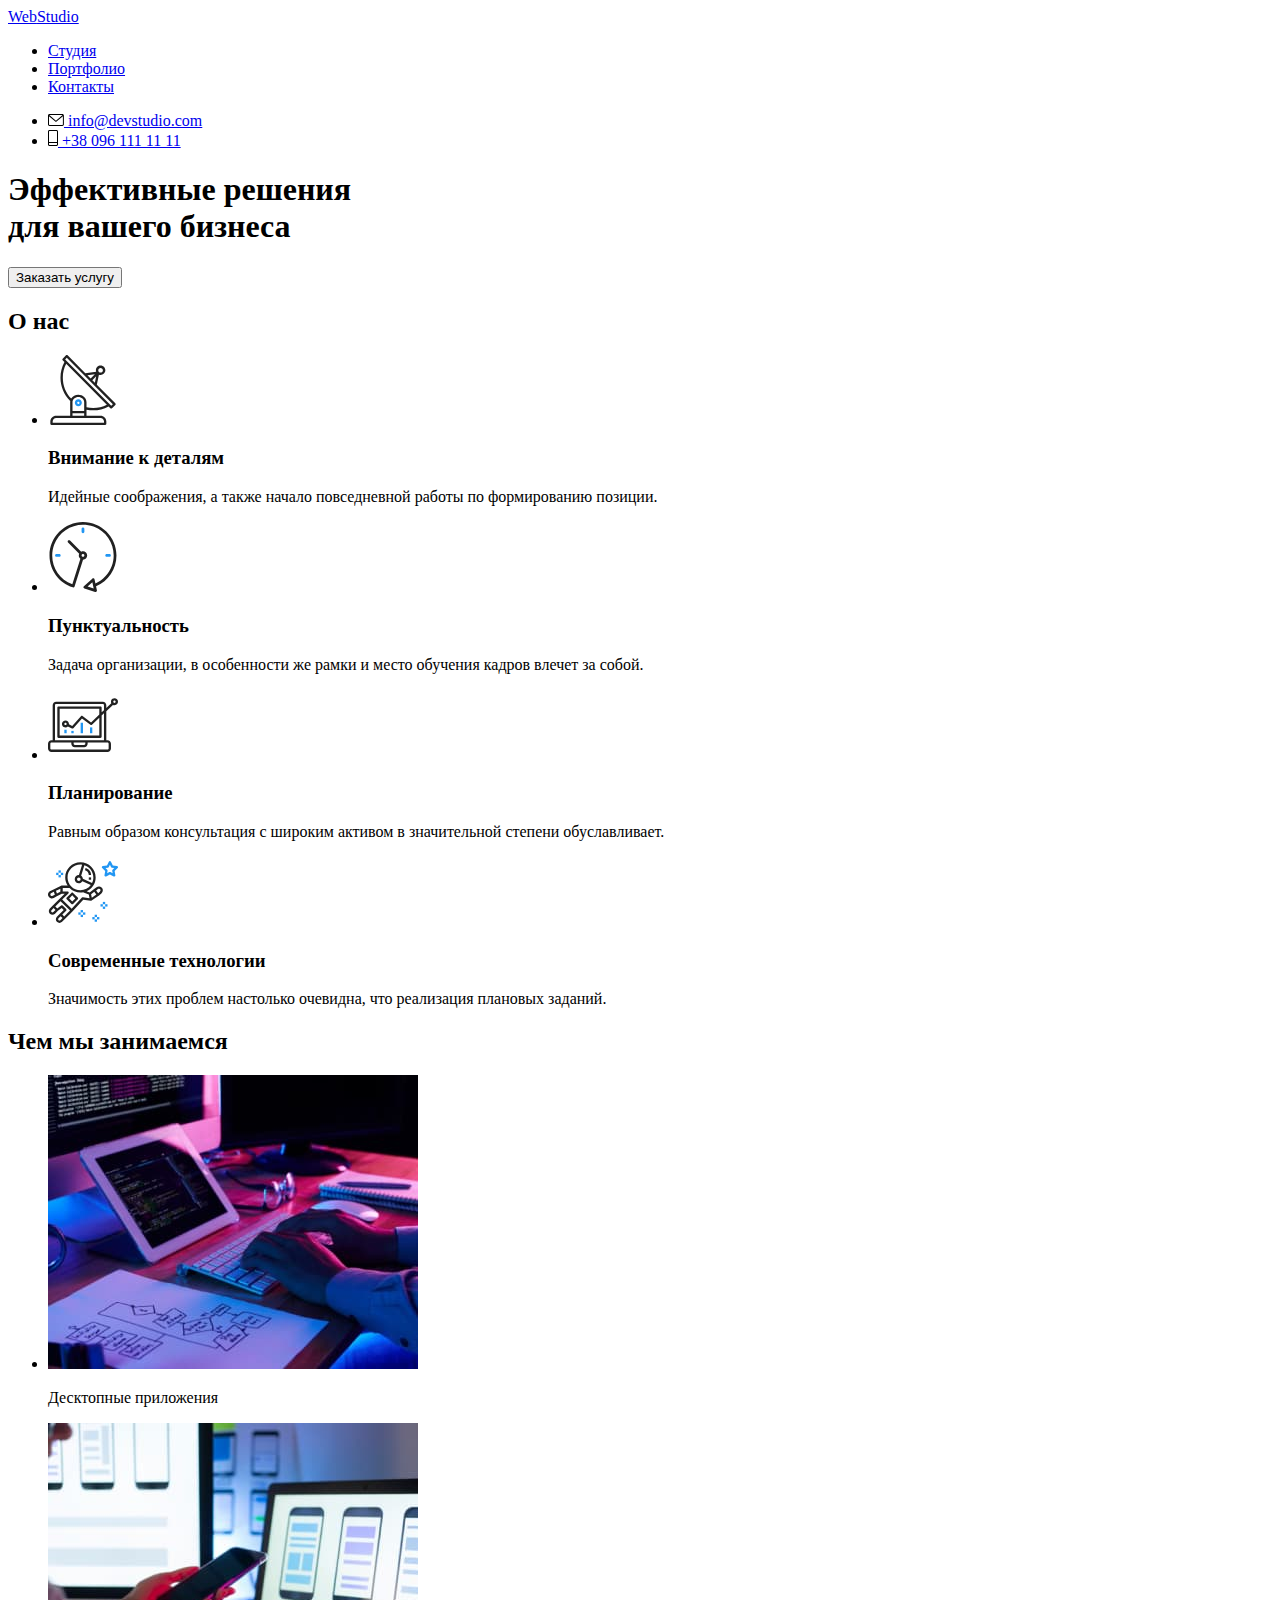
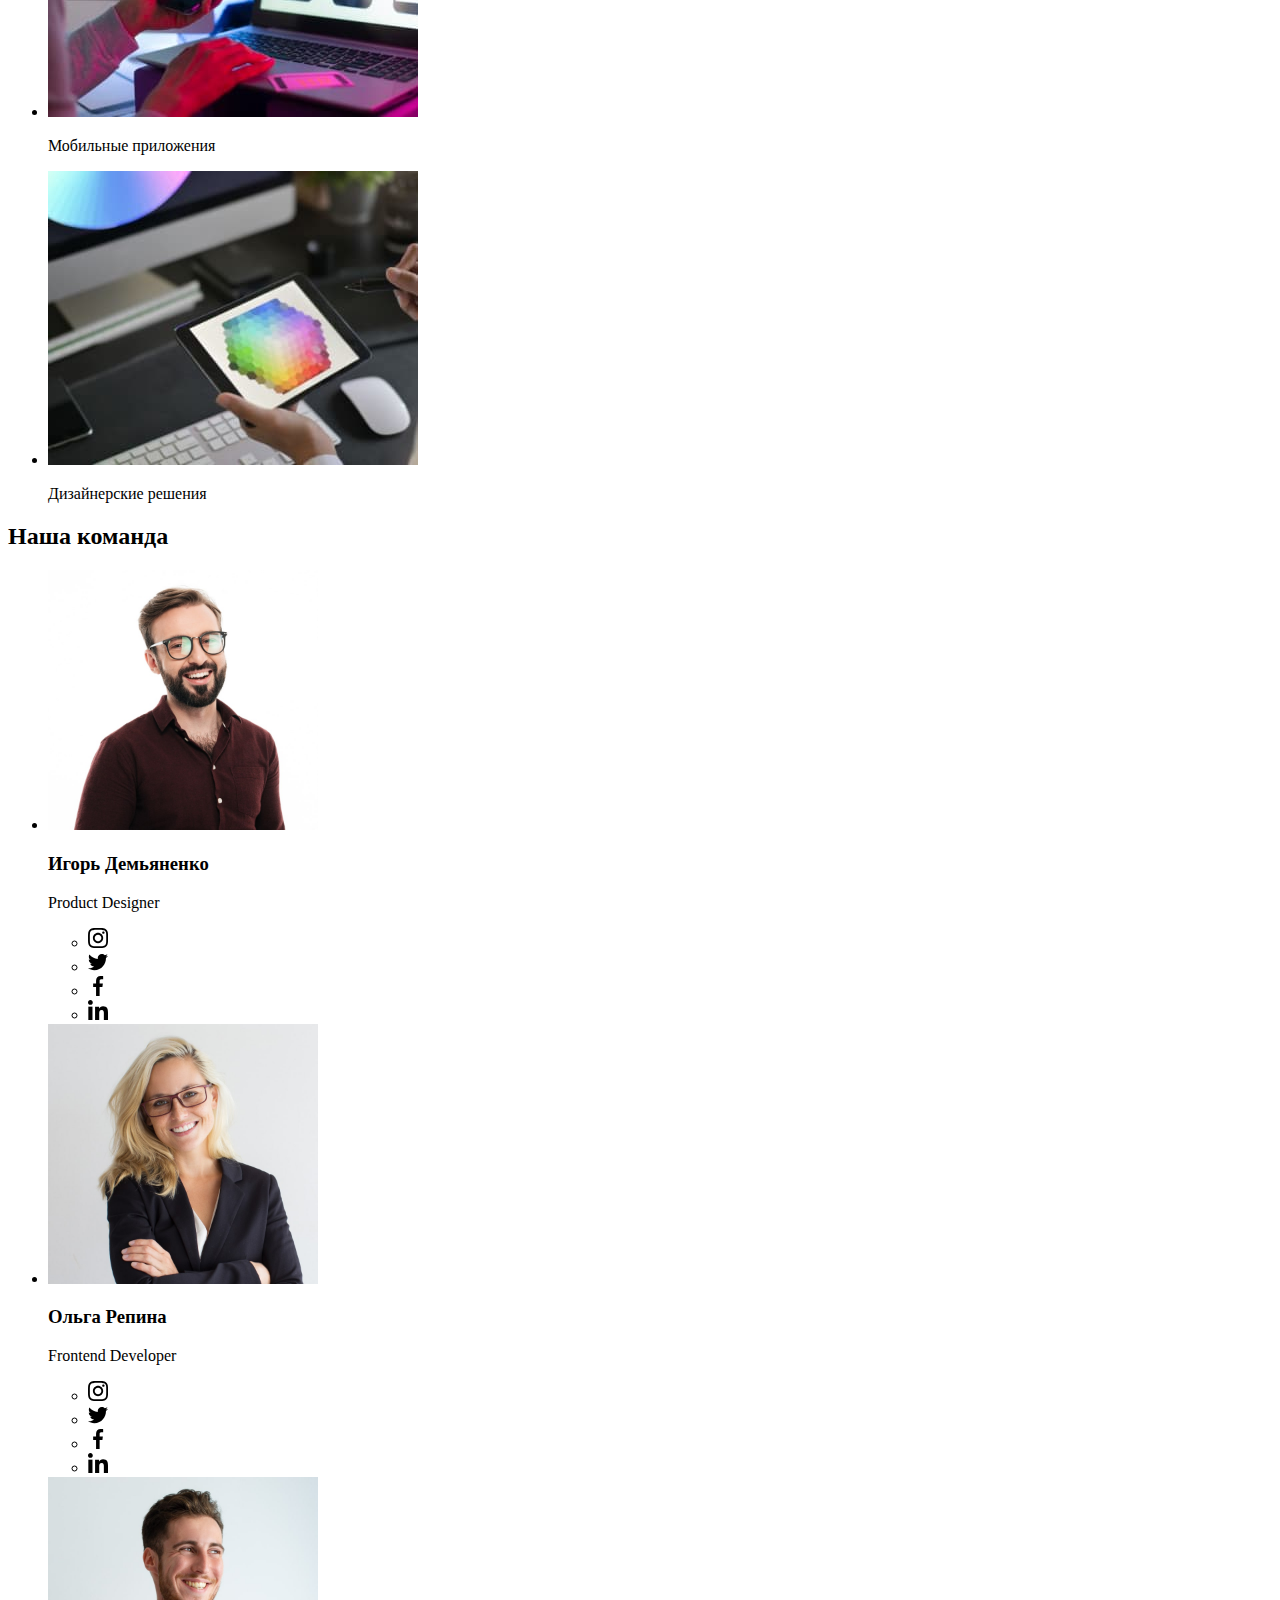
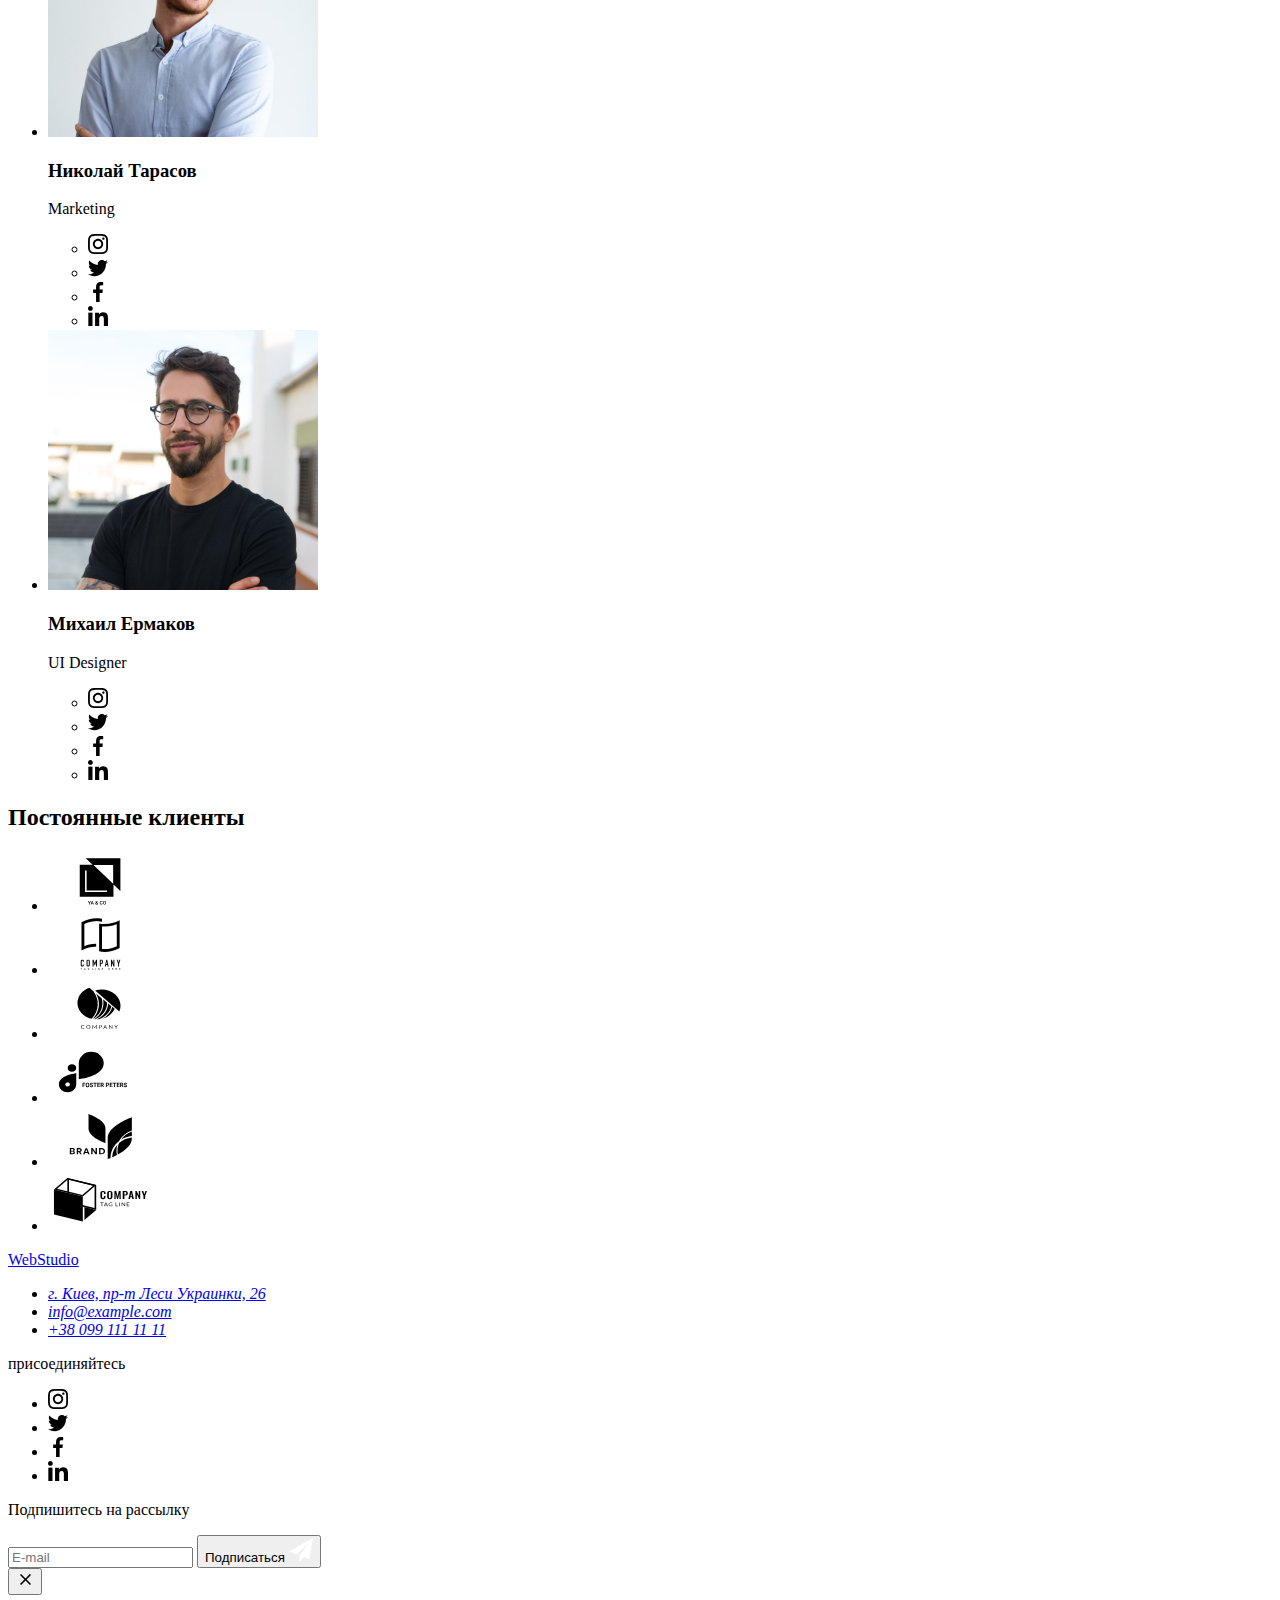
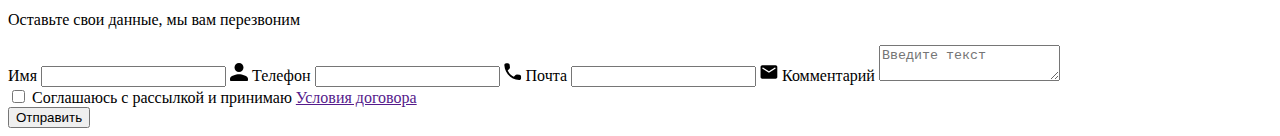
==== index.html @ ef8463d5 "creating new" ====
<!DOCTYPE html>
<html lang="ru">
<head>
    <meta charset="UTF-8">
    <meta http-equiv="X-UA-Compatible" content="IE=edge">
    <meta name="viewport" content="width=device-width, initial-scale=1.0">
    <title>WebStudio</title>
    <link rel="preconnect" href="https://fonts.googleapis.com">
    <link rel="preconnect" href="https://fonts.gstatic.com" crossorigin>
    <link href="https://fonts.googleapis.com/css2?family=Raleway:wght@700&family=Roboto:wght@400;500;700;900&display=swap"
        rel="stylesheet">
    <link rel="stylesheet" href="https://cdnjs.cloudflare.com/ajax/libs/modern-normalize/1.1.0/modern-normalize.min.css"
        integrity="sha512-wpPYUAdjBVSE4KJnH1VR1HeZfpl1ub8YT/NKx4PuQ5NmX2tKuGu6U/JRp5y+Y8XG2tV+wKQpNHVUX03MfMFn9Q=="
        crossorigin="anonymous" referrerpolicy="no-referrer" />
    <link rel="stylesheet" href="./css/main.min.css">
</head>

<body>
    <header class="header">
        <div class="container header-container">
            <nav class="navigation">
                <a class="logo link" href="./index.html"><span class="logo-primary">Web</span>Studio</a>
                <ul class="nav-list list">
                    <li class="nav-list-item">
                        <a class="nav-list-link link current" href="#studio">Студия</a>
                    </li>
                    <li class="nav-list-item">
                        <a class="nav-list-link link" href="./portfolio.html">Портфолио</a>
                    </li>
                    <li class="nav-list-item">
                        <a class="nav-list-link link" href="#contacts">Контакты</a>
                    </li>
                </ul>
            </nav>
            <ul class="header-contact-list list">
                <li class="header-contact-list-item">
                    <a class="header-contact-link link" href="mailto:info@devstudio.com">
                        <svg class="header-contacts-icon" width="16" height="12">
                            <use href="./img/svg/sprite.svg#icon-email"></use>
                        </svg> 
                        info@devstudio.com
                    </a>
                </li>
                <li class="header-contact-list-item">
                    <a class="header-contact-link link" href="tel:+380961111111">
                        <svg class="header-contacts-icon" width="10" height="16">
                            <use href="./img/svg/sprite.svg#icon-telephone"></use>
                        </svg> 
                        +38 096 111 11 11
                    </a>
                </li>
            </ul>
        </div>
    </header>
    <main>

<!-- hero section -->
        <section class="hero" id="studio">
            <div class="container">
                <h1 class="main-title">
                    Эффективные решения
                    <br>для вашего бизнеса
                </h1>
                <button type="button" class="order-button" data-modal-open>Заказать услугу</button>
            </div>
        </section>

<!-- about section -->
        <section class="about">
            <div class="container">
                <h2 class="visually-hidden">О нас</h2>
                <ul class="about-list list">
                    <li class="about-list-item item">
                        <div class="about-thumb">
                            <svg class="about-icon" width="70" height="70">
                                <use href="./img/svg/sprite.svg#icon-antenna"></use>
                            </svg>
                        </div>
                        <h3 class="about-title">Внимание к деталям</h3>
                        <p class="about-text">Идейные соображения, а также начало повседневной работы по формированию позиции.</p>
                    </li>
                    <li class="about-list-item item">
                        <div class="about-thumb">
                            <svg class="about-icon" width="70" height="70">
                                <use href="./img/svg/sprite.svg#icon-clock"></use>
                            </svg>
                        </div>
                        <h3 class="about-title">Пунктуальность</h3>
                        <p class="about-text">Задача организации, в особенности же рамки и место обучения кадров влечет за собой.</p>
                    </li>
                    <li class="about-list-item item">
                        <div class="about-thumb">
                            <svg class="about-icon" width="70" height="70">
                                <use href="./img/svg/sprite.svg#icon-diagram"></use>
                            </svg>
                        </div>
                        <h3 class="about-title">Планирование</h3>
                        <p class="about-text">Равным образом консультация с широким активом в значительной степени обуславливает.</p>
                    </li>
                    <li class="about-list-item item">
                        <div class="about-thumb">
                            <svg class="about-icon" width="70" height="70">
                                <use href="./img/svg/sprite.svg#icon-astronaut"></use>
                            </svg>
                        </div>
                        <h3 class="about-title">Современные технологии</h3>
                        <p class="about-text">Значимость этих проблем настолько очевидна, что реализация плановых заданий.</p>
                    </li>
                </ul>
            </div>
        </section>

<!-- our work section -->
        <section class="work-section">
            <div class="container">
                <h2 class="section-title">Чем мы занимаемся</h2>
                <ul class="work-list list">
                    <li class="work-list-img">
                        <div class="worklist-label">
                            <img width="370" height="294" src="./img/box-1.jpg" alt="создаем коды">
                            <p class="worklist-overlay">Десктопные приложения</p>
                        </div>
                    </li>
                    <li class="work-list-img">
                        <div class="worklist-label">
                            <img width="370" height="294" src="./img/box-2.jpg" alt="делаем приложения">
                            <p class="worklist-overlay">Мобильные приложения</p>
                        </div>
                    </li>
                    <li class="work-list-img">
                        <div class="worklist-label">
                            <img width="370" height="294" src="./img/box-3.jpg" alt="выбираем дизайн">
                            <p class="worklist-overlay">Дизайнерские решения</p>
                        </div>
                    </li>
                </ul>
            </div>
        </section>

<!-- our team section -->
        <section class="team">
            <div class="container">
                <h2 class="section-title">Наша команда</h2>
                <ul class="team-list list">
                    <li class="team-list-item card">
                        <img class="team-list-photo" width="270" height="260" src="./img/photo-igor.jpg" alt="Игорь Демьяненко">
                        <div class="team-text">
                            <h3 class="team-list-name">Игорь Демьяненко</h3>
                            <p class="team-list-position" lang="en">Product Designer</p>
                            <ul class="social-list list">
                                <li class="social-item">
                                    <a class="social-link" href="">
                                        <svg class="social-link-icon" width="20" height="20">
                                            <use href="./img/svg/sprite.svg#icon-instagram"></use>
                                        </svg>
                                    </a>
                                </li>
                                <li class="social-item">
                                    <a class="social-link" href="">
                                        <svg class="social-link-icon" width="20" height="20">
                                            <use href="./img/svg/sprite.svg#icon-twitter"></use>
                                        </svg>
                                    </a>
                                </li>
                                <li class="social-item">
                                    <a class="social-link" href="">
                                        <svg class="social-link-icon" width="20" height="20">
                                            <use href="./img/svg/sprite.svg#icon-facebook"></use>
                                        </svg>
                                    </a>
                                </li>
                                <li class="social-item">
                                    <a class="social-link" href="">
                                        <svg class="social-link-icon" width="20" height="20">
                                            <use href="./img/svg/sprite.svg#icon-linkedin"></use>
                                        </svg>
                                    </a>
                                </li>
                            </ul>
                        </div>
                    </li>
                    <li class="team-list-item card">
                        <img class="team-list-photo" width="270" height="260" src="./img/photo-olga.jpg" alt="Ольга Репина">
                        <div class="team-text">
                            <h3 class="team-list-name">Ольга Репина</h3>
                            <p class="team-list-position" lang="en">Frontend Developer</p>
                            <ul class="social-list list">
                                <li class="social-item">
                                    <a class="social-link" href="">
                                        <svg class="social-link-icon" width="20" height="20">
                                            <use href="./img/svg/sprite.svg#icon-instagram"></use>
                                        </svg>
                                    </a>
                                </li>
                                <li class="social-item">
                                    <a class="social-link" href="">
                                        <svg class="social-link-icon" width="20" height="20">
                                            <use href="./img/svg/sprite.svg#icon-twitter"></use>
                                        </svg>
                                    </a>
                                </li>
                                <li class="social-item">
                                    <a class="social-link" href="">
                                        <svg class="social-link-icon" width="20" height="20">
                                            <use href="./img/svg/sprite.svg#icon-facebook"></use>
                                        </svg>
                                    </a>
                                </li>
                                <li class="social-item">
                                    <a class="social-link" href="">
                                        <svg class="social-link-icon" width="20" height="20">
                                            <use href="./img/svg/sprite.svg#icon-linkedin"></use>
                                        </svg>
                                    </a>
                                </li>
                            </ul>
                        </div>
                    </li>
                    <li class="team-list-item card">
                        <img class="team-list-photo" width="270" height="260" src="./img/photo-nikolay.jpg" alt="Николай Тарасов">
                        <div class="team-text">
                            <h3 class="team-list-name">Николай Тарасов</h3>
                            <p class="team-list-position" lang="en">Marketing</p>
                            <ul class="social-list list">
                                <li class="social-item">
                                    <a class="social-link" href="">
                                        <svg class="social-link-icon" width="20" height="20">
                                            <use href="./img/svg/sprite.svg#icon-instagram"></use>
                                        </svg>
                                    </a>
                                </li>
                                <li class="social-item">
                                    <a class="social-link" href="">
                                        <svg class="social-link-icon" width="20" height="20">
                                            <use href="./img/svg/sprite.svg#icon-twitter"></use>
                                        </svg>
                                    </a>
                                </li>
                                <li class="social-item">
                                    <a class="social-link" href="">
                                        <svg class="social-link-icon" width="20" height="20">
                                            <use href="./img/svg/sprite.svg#icon-facebook"></use>
                                        </svg>
                                    </a>
                                </li>
                                <li class="social-item">
                                    <a class="social-link" href="">
                                        <svg class="social-link-icon" width="20" height="20">
                                            <use href="./img/svg/sprite.svg#icon-linkedin"></use>
                                        </svg>
                                    </a>
                                </li>
                            </ul>
                        </div>
                    </li>
                    <li class="team-list-item card">
                        <img class="team-list-photo" width="270" height="260" src="./img/photo-mikhail.jpg" alt="Михаил Ермаков">
                        <div class="team-text">
                            <h3 class="team-list-name">Михаил Ермаков</h3>
                            <p class="team-list-position" lang="en">UI Designer</p>
                            <ul class="social-list list">
                                <li class="social-item">
                                    <a class="social-link" href="">
                                        <svg class="social-link-icon" width="20" height="20">
                                            <use href="./img/svg/sprite.svg#icon-instagram"></use>
                                        </svg>
                                    </a>
                                </li>
                                <li class="social-item">
                                    <a class="social-link" href="">
                                        <svg class="social-link-icon" width="20" height="20">
                                            <use href="./img/svg/sprite.svg#icon-twitter"></use>
                                        </svg>
                                    </a>
                                </li>
                                <li class="social-item">
                                    <a class="social-link" href="">
                                        <svg class="social-link-icon" width="20" height="20">
                                            <use href="./img/svg/sprite.svg#icon-facebook"></use>
                                        </svg>
                                    </a>
                                </li>
                                <li class="social-item">
                                    <a class="social-link" href="">
                                        <svg class="social-link-icon" width="20" height="20">
                                            <use href="./img/svg/sprite.svg#icon-linkedin"></use>
                                        </svg>
                                    </a>
                                </li>
                            </ul>
                        </div>
                    </li>
                </ul>
            </div>
        </section>

<!-- our clients section -->
        <section class="clients">
            <div class="container">
                <h2 class="section-title">Постоянные клиенты</h2>
                <ul class="clients-list">
                    <li class="clients-item">
                        <a href="" class="clients-link">
                            <svg class="clients-link-icon" width="106" height="60">
                                <use href="./img/svg/sprite.svg#icon-client1"></use>
                            </svg>
                        </a>
                    </li>
                    <li class="clients-item">
                        <a href="" class="clients-link">
                            <svg class="clients-link-icon" width="106" height="60">
                                <use href="./img/svg/sprite.svg#icon-client2"></use>
                            </svg>
                        </a>
                    </li>
                    <li class="clients-item">
                        <a href="" class="clients-link">
                            <svg class="clients-link-icon" width="106" height="60">
                                <use href="./img/svg/sprite.svg#icon-client3"></use>
                            </svg>
                        </a>
                    </li>
                    <li class="clients-item">
                        <a href="" class="clients-link">
                            <svg class="clients-link-icon" width="106" height="60">
                                <use href="./img/svg/sprite.svg#icon-client4"></use>
                            </svg>
                        </a>
                    </li>
                    <li class="clients-item">
                        <a href="" class="clients-link">
                            <svg class="clients-link-icon" width="106" height="60">
                                <use href="./img/svg/sprite.svg#icon-client5"></use>
                            </svg>
                        </a>
                    </li>
                    <li class="clients-item">
                        <a href="" class="clients-link">
                            <svg class="clients-link-icon" width="106" height="60">
                                <use href="./img/svg/sprite.svg#icon-client6"></use>
                            </svg>
                        </a>
                    </li>
                </ul>
            </div>
        </section>
    </main>

    <!-- Footer -->
    <footer class="footer">
        <div class="container footer-container">
            <div class="footer-address">
                <a class="footer-logo link" href="./index.html"><span class="logo-primary">Web</span>Studio</a>
                <address id="contacts">
                    <ul class="footer-contact-list list">
                        <li class="footer-contacts-item">
                            <a class="footer-contacts-address link" href="https://goo.gl/maps/A6K9z37KiYoTbCrC9" target="_blank"
                                rel="noopener noreferrer">г. Киев, пр-т Леси Украинки, 26</a>
                        </li>
                        <li class="footer-contacts-item">
                            <a class="footer-contacts-link link" href="mailto:info@example.com">info@example.com</a>
                        </li>
                        <li class="footer-contacts-item">
                            <a class="footer-contacts-link link" href="tel:+380991111111">+38 099 111 11 11</a>
                        </li>
                    </ul>
                </address>
            </div>
            <div class="footer-social">
                <p class="footer-social-text">присоединяйтесь</p>
                <ul class="footer-social-list list">
                    <li class="footer-social-item">
                        <a class="footer-social-link" href="">
                            <svg class="footer-social-link-icon" width="20" height="20">
                                <use href="./img/svg/sprite.svg#icon-instagram"></use>
                            </svg>
                        </a>
                    </li>
                    <li class="footer-social-item">
                        <a class="footer-social-link" href="">
                            <svg class="footer-social-link-icon" width="20" height="20">
                                <use href="./img/svg/sprite.svg#icon-twitter"></use>
                            </svg>
                        </a>
                    </li>
                    <li class="footer-social-item">
                        <a class="footer-social-link" href="">
                            <svg class="footer-social-link-icon" width="20" height="20">
                                <use href="./img/svg/sprite.svg#icon-facebook"></use>
                            </svg>
                        </a>
                    </li>
                    <li class="footer-social-item">
                        <a class="footer-social-link" href="">
                            <svg class="footer-social-link-icon" width="20" height="20">
                                <use href="./img/svg/sprite.svg#icon-linkedin"></use>
                            </svg>
                        </a>
                    </li>
                </ul>
            </div>
            <div class="footer-subscribe-thumb">
                <p class="footer-social-text">Подпишитесь на рассылку</p>
                <form class="footer-subscribe-form">
                    <label class="footer-subsribe-label">
                        <input type="email" name="subscribe-email" class="footer-subscribe-mail" placeholder="E-mail">
                    </label>
                    <button type="submit" class="footer-subscribe-button">Подписаться
                        <svg class="button-icon" width="24" height="24">
                            <use href="./img/svg/icons.svg#icon-send"></use>
                        </svg>
                    </button>
                </form>
            </div>
        </div>
    </footer>

    <!-- modal window script -->
    <div class="backdrop is-hidden" data-modal>
        <div class="modal-window">
            <button type="button" class="modal-close-button" data-modal-close>
                <svg class="modal-close-icon" width="18" height="18">
                    <use href="./img/svg/icons.svg#close-icon"></use>
                </svg>
            </button>
            <p class="contact-form-title">Оставьте свои данные, мы вам перезвоним</p>
            <form class="contact-form">
                <label class="contact-form-label">
                    Имя
                    <span class="contact-form-field-wrapper">
                        <input type="text" name="user-name" class="contact-form-input" minlength="2" required>
                        <svg class="contact-form-icon" width="18" height="18">
                            <use href="./img/svg/icons.svg#name-icon"></use>
                        </svg>
                    </span>                    
                </label>
                <label class="contact-form-label">
                    Телефон
                    <span class="contact-form-field-wrapper">
                        <input type="tel" name="user-phone" class="contact-form-input" required>
                        <svg class="contact-form-icon" width="18" height="18">
                            <use href="./img/svg/icons.svg#tel-icon"></use>
                        </svg>
                    </span>
                </label>
                <label class="contact-form-label">
                    Почта
                    <span class="contact-form-field-wrapper">
                        <input type="email" name="user-mail" class="contact-form-input" required>
                        <svg class="contact-form-icon" width="18" height="18">
                            <use href="./img/svg/icons.svg#mail-icon"></use>
                        </svg>
                    </span>                    
                </label>
                <label class="contact-form-label">
                    Комментарий
                    <textarea name="user-comment" class="contact-form-message" placeholder="Введите текст"></textarea>
                </label>
                <div class="contact-form-checkbox-wrapper">
                    <input class="policy-checkbox visually-hidden" type="checkbox" name="accept-policy" id="policy-checkbox" required>
                    <label class="policy-label" for="policy-checkbox">Соглашаюсь с рассылкой и принимаю&nbsp;<a class="link-form" href="">Условия договора</a></label>
                </div>
                    <button class="contact-form-button" type="submit">Отправить</button>
            </form>
        </div>
    </div>

    <script src="./js/modal.js"></script>
</body>
</html>
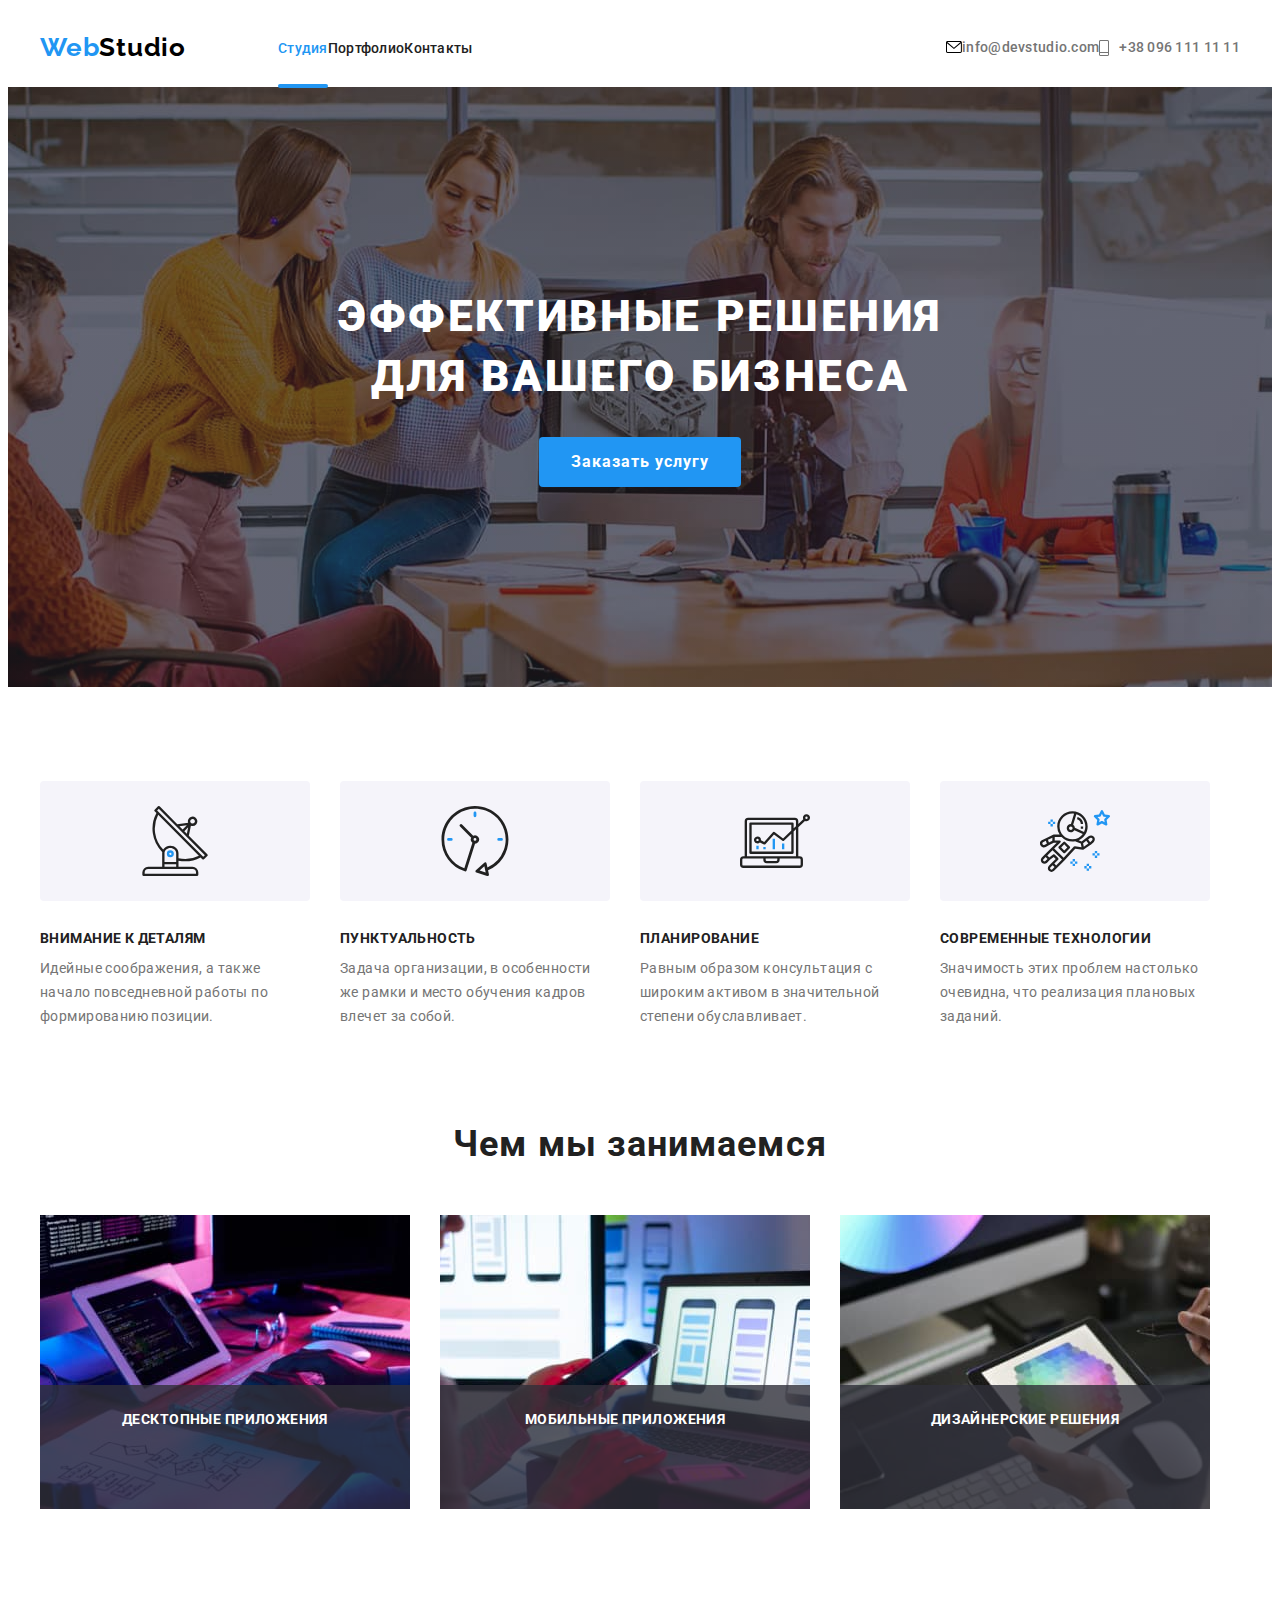
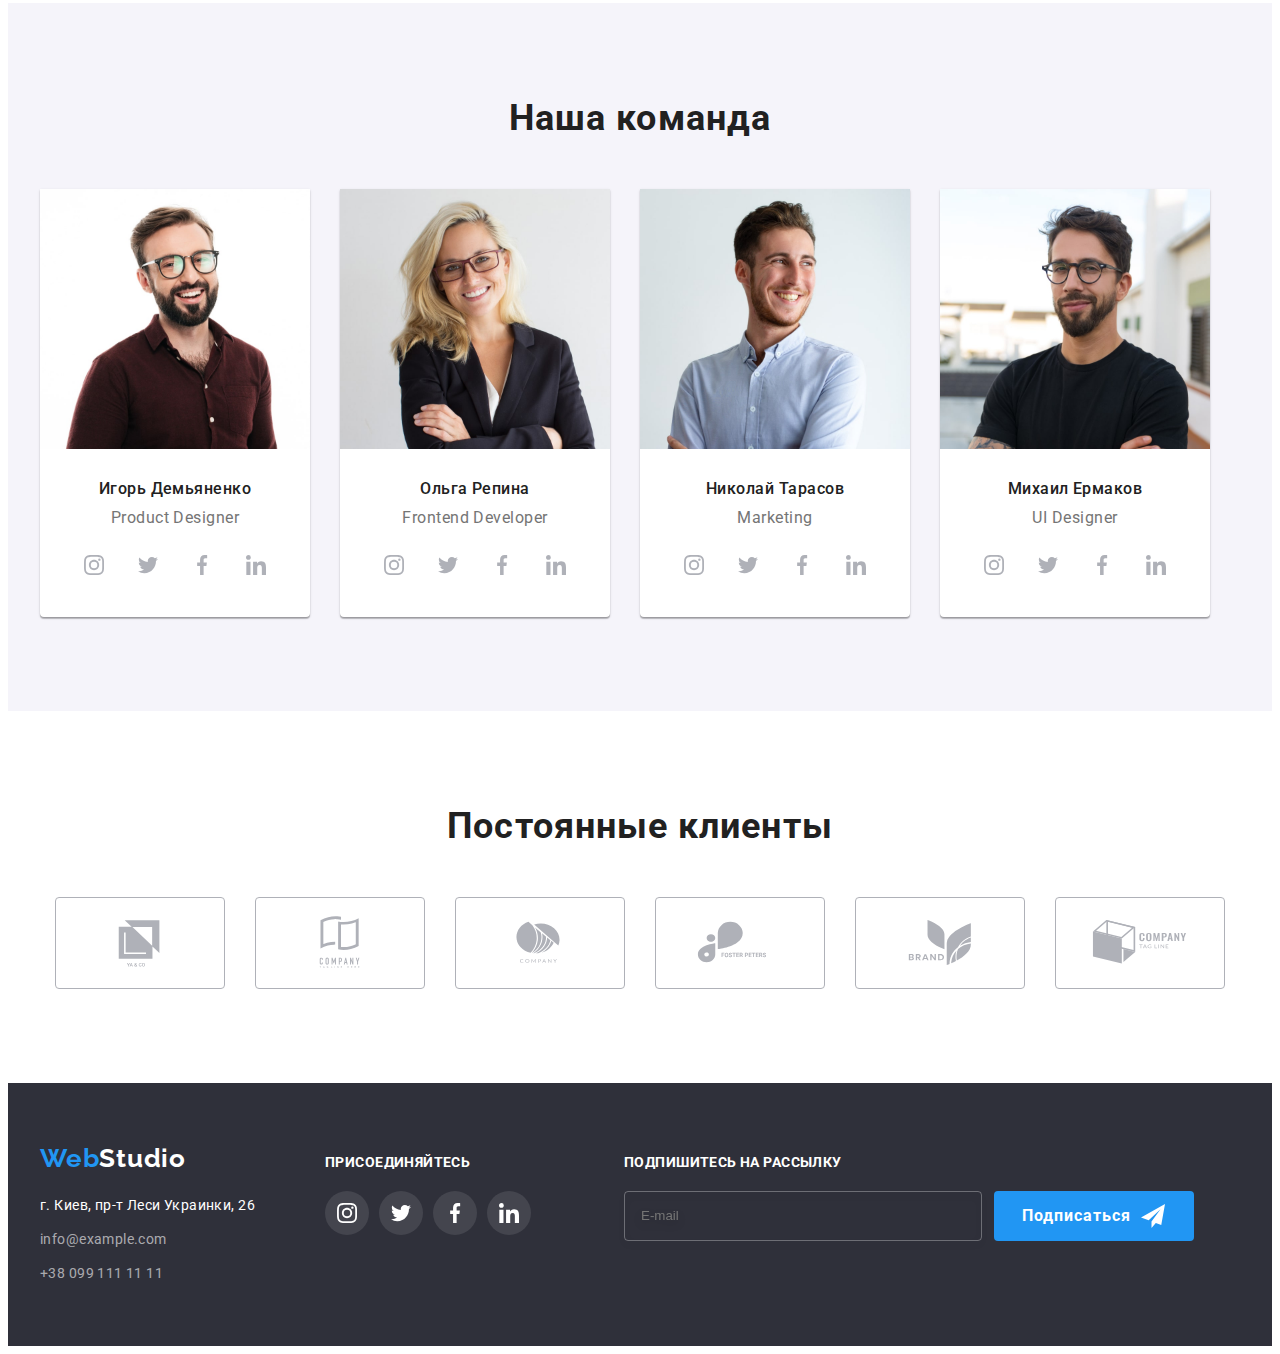
==== commit cd517a8d: "bem for header" ====
--- a/index.html
+++ b/index.html
@@ -21,29 +21,29 @@
             <nav class="navigation">
                 <a class="logo link" href="./index.html"><span class="logo-primary">Web</span>Studio</a>
                 <ul class="nav-list list">
+                    <li class="nav-list__item">
+                        <a class="nav-list__link link current" href="#studio">Студия</a>
+                    </li>
                     <li class="nav-list-item">
-                        <a class="nav-list-link link current" href="#studio">Студия</a>
+                        <a class="nav-list__link link" href="./portfolio.html">Портфолио</a>
                     </li>
                     <li class="nav-list-item">
-                        <a class="nav-list-link link" href="./portfolio.html">Портфолио</a>
-                    </li>
-                    <li class="nav-list-item">
-                        <a class="nav-list-link link" href="#contacts">Контакты</a>
+                        <a class="nav-list__link link" href="#contacts">Контакты</a>
                     </li>
                 </ul>
             </nav>
-            <ul class="header-contact-list list">
-                <li class="header-contact-list-item">
-                    <a class="header-contact-link link" href="mailto:info@devstudio.com">
-                        <svg class="header-contacts-icon" width="16" height="12">
+            <ul class="header-contact list">
+                <li class="header-contact__item">
+                    <a class="header-contact__link link" href="mailto:info@devstudio.com">
+                        <svg class="header-contacts__icon" width="16" height="12">
                             <use href="./img/svg/sprite.svg#icon-email"></use>
                         </svg> 
                         info@devstudio.com
                     </a>
                 </li>
-                <li class="header-contact-list-item">
-                    <a class="header-contact-link link" href="tel:+380961111111">
-                        <svg class="header-contacts-icon" width="10" height="16">
+                <li class="header-contact__item">
+                    <a class="header-contact__link link" href="tel:+380961111111">
+                        <svg class="header-contact__icon" width="10" height="16">
                             <use href="./img/svg/sprite.svg#icon-telephone"></use>
                         </svg> 
                         +38 096 111 11 11
--- a/css/main.min.css
+++ b/css/main.min.css
@@ -0,0 +1,2 @@
+:root{--font-family: "Roboto", sans-serif;--logo-font: "Raleway", sans-serif;--primary-text-color: #212121;--secondary-text-color: #757575;--accent-color: #2196f3;--icon-color: #afb1b8;--timing-function: cubic-bezier(0.4, 0, 0.2, 1);--duration: 250ms}.visually-hidden{position:absolute;width:1px;height:1px;margin:-1px;border:0;padding:0;white-space:nowrap;clip-path:inset(100%);clip:rect(0 0 0 0);overflow:hidden}body{font-family:var(--font-family)}h1,h2,h3,h4,h5,h6,p{margin-top:0;margin-bottom:0}ul{margin-top:0;margin-bottom:0;padding-left:0}img{display:block}li{display:block}.list{list-style:none}.link{text-decoration:none}.container{width:1200px;padding-left:15px;padding-right:15px;margin-left:auto;margin-right:auto}.logo-primary{color:#2196f3;font-family:var(--logo-font);font-style:normal;font-weight:bold;font-size:26px;line-height:31px;letter-spacing:0.03em}.logo{margin-right:92px;color:#000000;font-family:var(--logo-font);font-style:normal;font-weight:bold;font-size:26px;line-height:31px;letter-spacing:0.03em}.footer-logo{color:#ffffff;font-family:var(--logo-font);font-style:normal;font-weight:bold;font-size:26px;line-height:31px;letter-spacing:0.03em}.main-title{margin-bottom:30px;font-family:var(--font-family);font-style:normal;font-weight:900;font-size:44px;line-height:1.36;text-align:center;letter-spacing:0.06em;text-transform:uppercase;color:#ffffff}.section-title{margin-bottom:50px;font-family:var(--font-family);font-style:normal;font-weight:bold;font-size:36px;line-height:1.17;text-align:center;letter-spacing:0.03em;color:var(--primary-text-color)}.social-list{width:206px;height:44px;display:flex;justify-content:space-between;align-items:center}.social-link{display:flex;justify-content:center;align-items:center;width:44px;height:44px;border-radius:50%;background-color:#ffffff;transition-property:background-color;transition-duration:var(--duration);transition-timing-function:var(--timing-function)}.social-link:hover,.social-link:focus{background-color:var(--accent-color);cursor:pointer}.social-link-icon{fill:var(--icon-color);transition-property:fill;transition-duration:var(--duration);transition-timing-function:var(--timing-function)}.social-link:hover .social-link-icon,.social-link:focus .social-link-icon{fill:#ffffff;cursor:pointer}.backdrop{position:fixed;top:0;left:0;width:100vw;height:100vh;background-color:rgba(0,0,0,0.2)}.backdrop.is-hidden{opacity:0;visibility:hidden;pointer-events:none}.modal-window{position:absolute;top:50%;left:50%;transform:translate(-50%, -50%);width:528px;height:580px;background-color:#ffffff;box-shadow:0px 1px 3px rgba(0,0,0,0.12),0px 1px 1px rgba(0,0,0,0.14),0px 2px 1px rgba(0,0,0,0.2);border-radius:4px;padding:40px}.modal-close-button{position:absolute;top:8px;right:8px;width:30px;height:30px;display:flex;justify-content:center;align-items:center;border:1px solid rgba(0,0,0,0.1);border-radius:50%;background-color:#ffffff;padding:0;outline:none;cursor:pointer}.modal-close-icon{transition-property:fill;transition-duration:var(--duration);transition-timing-function:var(--timing-function)}.modal-close-button:hover .modal-close-icon,.modal-close-button:focus .modal-close-icon{fill:var(--accent-color)}.contact-form-title{font-family:var(--font-family);font-style:normal;font-weight:700;font-size:20px;line-height:1.15;text-align:center;letter-spacing:0.03em;color:#212121;margin-bottom:12px}.contact-form-input{width:100%;height:40px;padding-left:42px;border:1px solid rgba(33,33,33,0.2);box-sizing:border-box;border-radius:4px;transition-property:border-color;transition-duration:var(--duration);transition-timing-function:var(--timing-function)}.contact-form-input:focus{outline:none;border-color:var(--accent-color);cursor:pointer}.contact-form-field-wrapper{position:relative;display:block;margin-bottom:10px}.contact-form-icon{display:block;position:absolute;top:50%;left:12px;transform:translateY(-50%);transition-property:fill;transition-duration:var(--duration);transition-timing-function:var(--timing-function)}.contact-form-input:focus+.contact-form-icon{fill:var(--accent-color)}.contact-form-label{margin-bottom:10px;font-family:var(--font-family);font-style:normal;font-weight:400;font-size:12px;line-height:1.17;letter-spacing:0.01em;color:var(--secondary-text-color)}.contact-form-message{resize:none;width:100%;height:120px;border:1px solid rgba(33,33,33,0.2);box-sizing:border-box;border-radius:4px;padding:12px 16px;margin-bottom:20px;outline:none;transition-property:border-color;transition-duration:var(--duration);transition-timing-function:var(--timing-function)}.contact-form-message:focus{outline:none;border-color:var(--accent-color)}.contact-form-message::placeholder{font-family:var(--font-family);font-style:normal;font-weight:400;font-size:14px;line-height:1.14;letter-spacing:0.01em}.policy-label{font-family:var(--font-family);font-style:normal;font-weight:400;font-size:14px;line-height:1.71;letter-spacing:0.03em;color:var(--secondary-text-color);display:flex;justify-content:center;align-items:center;cursor:pointer}.policy-label::before{display:inline-block;width:16px;height:16px;border:1px solid black;content:"";cursor:pointer;margin-right:8px;border-radius:2px}.policy-checkbox:checked+.policy-label::before{background-color:var(--accent-color);border-radius:2px;background-image:url(../img/svg/Vector.svg);background-size:contain;background-origin:border-box;background-repeat:no-repeat;border-color:transparent}.link-form{color:var(--accent-color)}.contact-form-button{display:block;margin:30px auto 40px auto;min-width:200px;border:transparent;background-color:var(--accent-color);border-radius:4px;cursor:pointer;padding:10px 56px;transition-property:box-shadow;transition-duration:var(--duration);transition-timing-function:var(--timing-function);font-family:var(--font-family);font-style:normal;font-weight:700;font-size:16px;line-height:1.88;display:flex;align-items:center;text-align:center;letter-spacing:0.06em;color:#FFFFFF}.contact-form-button:hover,.contact-form-button:focus{box-shadow:0px 4px 4px rgba(0,0,0,0.15)}.header{padding-top:24px;padding-bottom:24px}.portfolio-header{border-bottom:1px solid #ededed}.header-container{display:flex;align-items:center}.navigation{display:flex}.nav-list{display:flex;align-items:center}.nav-list__item+.nav-list-__item{margin-left:50px}.nav-list__link{font-family:var(--font-family);font-style:normal;font-weight:500;font-size:14px;line-height:1.14;letter-spacing:0.02em;color:var(--primary-text-color);transition-property:color;transition-duration:var(--duration);transition-timing-function:var(--timing-function)}.nav-list__link:hover,.nav-list__link:focus{color:var(--accent-color);cursor:pointer}.current{position:relative;color:var(--accent-color)}.current::after{content:"";display:block;position:absolute;left:0;top:44px;width:100%;height:4px;border-radius:2px;background-color:var(--accent-color)}.header-contact{display:flex;margin-left:auto}.header-contact__list-item{display:flex;align-items:center}.header-contact__list-item+.header-contact__list-item{margin-left:30px}.header-contact__link{display:flex;align-items:center;font-family:var(--font-family);font-style:normal;font-weight:500;font-size:14px;line-height:1.14;letter-spacing:0.02em;color:var(--secondary-text-color);transition-property:color;transition-duration:var(--duration);transition-timing-function:var(--timing-function)}.header-contact__link:hover,.header-contact__link:focus{color:var(--accent-color);cursor:pointer}.header-contact__icon{fill:var(--secondary-text-color);margin-right:10px;transition-property:fill;transition-duration:var(--duration);transition-timing-function:var(--timing-function)}.header-contact__link:hover .header-contact__icon,.header-contact__link:focus .header-contact__icon{fill:var(--accent-color);cursor:pointer}.hero{background-color:#2f303a;background-image:linear-gradient(rgba(47,48,58,0.4), rgba(47,48,58,0.4)),url(../img/hero-layer.jpg);background-size:1600px 600px;background-repeat:no-repeat;background-position:center;padding-top:200px;padding-bottom:200px}.order-button{padding:10px 32px;margin-left:auto;margin-right:auto;min-width:200px;border:transparent;display:flex;align-items:center;cursor:pointer;font-family:var(--font-family);font-style:normal;font-weight:bold;font-size:16px;line-height:1.88;text-align:center;letter-spacing:0.06em;color:#ffffff;background-color:var(--accent-color);border-radius:4px;transition-property:box-shadow;transition-duration:var(--duration);transition-timing-function:var(--timing-function)}.order-button:hover,.order-button:focus{box-shadow:0px 4px 4px rgba(0,0,0,0.15)}.about{padding-top:94px;padding-bottom:94px}.about-list{display:flex}.about-list-item+.about-list-item{margin-left:30px}.item{width:270px}.about-thumb{padding-top:25px;padding-bottom:25px;display:flex;justify-content:center;align-items:center;background-color:#f5f4fa;border-radius:4px}.about-title{margin-bottom:10px;margin-top:30px;font-family:var(--font-family);font-style:normal;font-weight:bold;font-size:14px;line-height:1.14;letter-spacing:0.03em;text-transform:uppercase;color:var(--primary-text-color)}.about-text{font-family:var(--font-family);font-style:normal;font-weight:normal;font-size:14px;line-height:1.71;letter-spacing:0.03em;color:var(--secondary-text-color)}.work-section{padding-bottom:94px}.work-list{display:flex}.work-list-img+.work-list-img{margin-left:30px}.worklist-label{position:relative}.worklist-overlay{position:absolute;left:0;bottom:0;width:100%;height:70px;font-family:var(--font-family);font-style:normal;font-weight:700;font-size:14px;line-height:1.14;text-align:center;letter-spacing:0.03em;text-transform:uppercase;color:#FFFFFF;background-color:rgba(47,48,58,0.8);overflow:auto;padding-top:27px;padding-bottom:27px}.team{background-color:#f5f4fa;padding-top:94px;padding-bottom:94px}.team-list{display:flex;flex-wrap:wrap;flex-basis:calc((100% - 90px) / 4);margin-left:-30px;margin-bottom:-30px}.team-list-item{margin-left:30px;margin-bottom:30px}.card{background:#ffffff;width:270px;height:428px;box-shadow:0px 1px 3px rgba(0,0,0,0.12),0px 1px 1px rgba(0,0,0,0.14),0px 2px 1px rgba(0,0,0,0.2);border-radius:0px 0px 4px 4px}.team-text{padding-top:30px;padding-bottom:30px;padding-left:32px;padding-right:32px}.team-list-name{margin-bottom:10px;font-family:var(--font-family);font-style:normal;font-weight:500;font-size:16px;line-height:1.19;text-align:center;letter-spacing:0.03em;color:var(--primary-text-color)}.team-list-position{margin-bottom:16px;font-family:var(--font-family);font-style:normal;font-weight:normal;font-size:16px;line-height:1.19;text-align:center;letter-spacing:0.03em;color:var(--secondary-text-color)}.clients{padding-top:94px;padding-bottom:94px}.clients-list{display:flex;justify-content:center;align-items:center}.clients-item+.clients-item{margin-left:30px}.clients-link{width:170px;height:92px;display:flex;justify-content:center;align-items:center;border:1px solid var(--icon-color);box-sizing:border-box;border-radius:4px;transition-property:border-color;transition-duration:var(--duration);transition-timing-function:var(--timing-function)}.clients-link:hover,.clients-link:focus{border-color:var(--accent-color);cursor:pointer}.clients-link-icon{fill:var(--icon-color);transition-property:fill;transition-duration:var(--duration);transition-timing-function:var(--timing-function)}.clients-link:hover .clients-link-icon,.clients-link:focus .clients-link-icon{fill:var(--accent-color);cursor:pointer}.footer{background-color:#2f303a;padding-top:60px;padding-bottom:60px}.footer-container{display:flex;align-items:baseline}.footer-contacts-item+.footer-contacts-item{margin-top:10px}address{margin-top:20px}.footer-contacts-address{font-family:var(--font-family);font-style:normal;font-weight:normal;font-size:14px;line-height:1.71;letter-spacing:0.03em;color:#ffffff;transition-property:color;transition-duration:var(--duration);transition-timing-function:var(--timing-function)}.footer-contacts-address:hover,.footer-contacts-address:focus{color:var(--accent-color);cursor:pointer}.footer-contacts-link{font-family:var(--font-family);font-style:normal;font-weight:normal;font-size:14px;line-height:1.71;letter-spacing:0.03em;color:rgba(255,255,255,0.6);transition-property:color;transition-duration:var(--duration);transition-timing-function:var(--timing-function)}.footer-contacts-link:hover,.footer-contacts-link:focus{color:var(--accent-color);cursor:pointer}.footer-social{margin-left:70px}.footer-social-text{margin-bottom:20px;font-family:var(--font-family);font-style:normal;font-weight:bold;font-size:14px;line-height:1.14;letter-spacing:0.03em;text-transform:uppercase;color:#ffffff}.footer-social-list{width:206px;height:44px;display:flex;justify-content:space-between;align-items:center}.footer-social-link{display:flex;justify-content:center;align-items:center;width:44px;height:44px;border-radius:50%;background-color:rgba(255,255,255,0.1);transition-property:background-color;transition-duration:var(--duration);transition-timing-function:var(--timing-function)}.footer-social-link:hover,.footer-social-link:focus{background-color:var(--accent-color);cursor:pointer}.footer-social-link-icon{fill:#ffffff;transition-property:fill;transition-duration:var(--duration);transition-timing-function:var(--timing-function)}.footer-social-link:hover .footer-social-link-icon,.footer-social-link:focus .footer-social-link-icon{fill:#ffffff;cursor:pointer}.footer-subscribe-mail{width:358px;height:50px;border:1px solid rgba(255,255,255,0.3);box-sizing:border-box;filter:drop-shadow(0px 4px 4px rgba(0,0,0,0.15));border-radius:4px;background-color:transparent;padding:15px 16px;color:#ffffff}.footer-subscribe-button{min-width:200px;border:transparent;background-color:var(--accent-color);border-radius:4px;cursor:pointer;padding:10px 28px;margin-left:12px;transition-property:box-shadow;transition-duration:var(--duration);transition-timing-function:var(--timing-function);font-family:var(--font-family);font-style:normal;font-weight:700;font-size:16px;line-height:1.88;display:flex;align-items:center;text-align:center;letter-spacing:0.06em;color:#FFFFFF}.footer-subscribe-button:hover,.footer-subscribe-button:focus{box-shadow:0px 4px 4px rgba(0,0,0,0.15)}.button-icon{margin-left:10px}.footer-subscribe-thumb{margin-left:93px}.footer-subscribe-form{display:flex;flex-direction:row}
+/*# sourceMappingURL=main.min.css.map */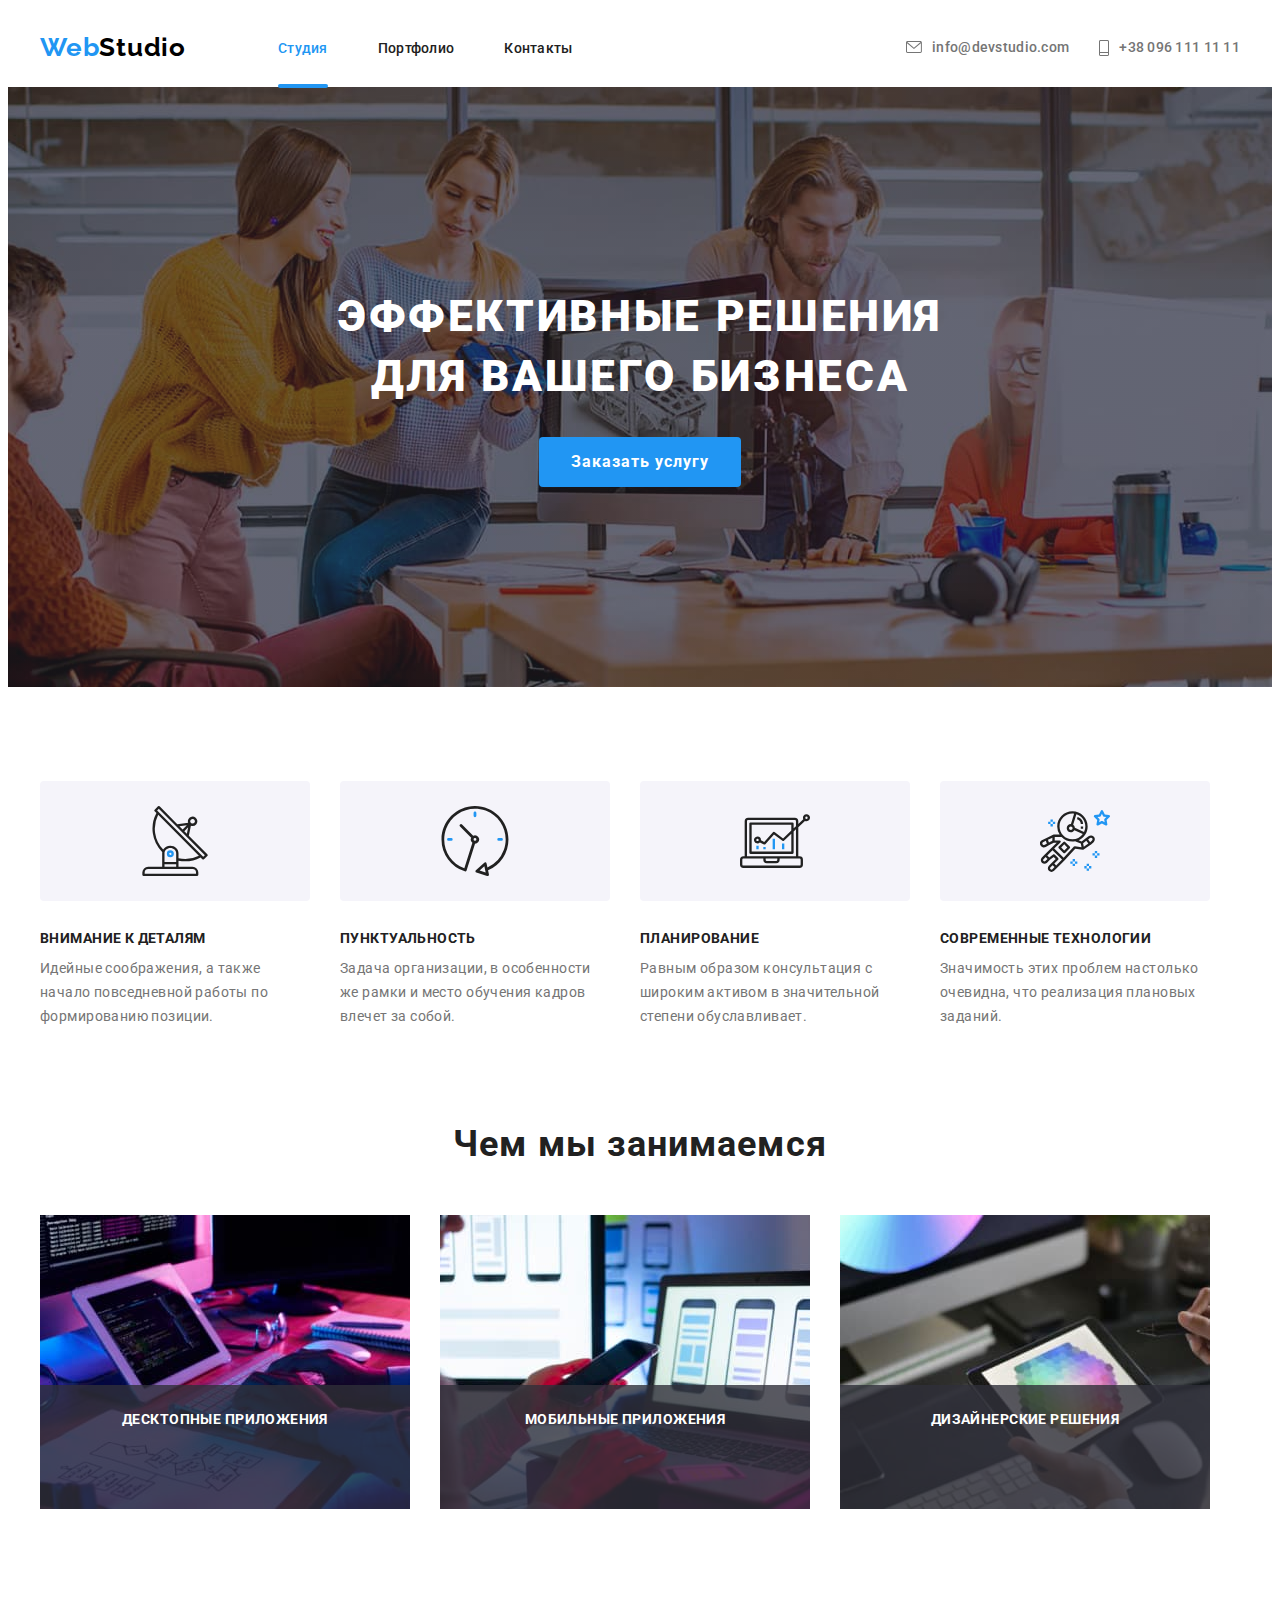
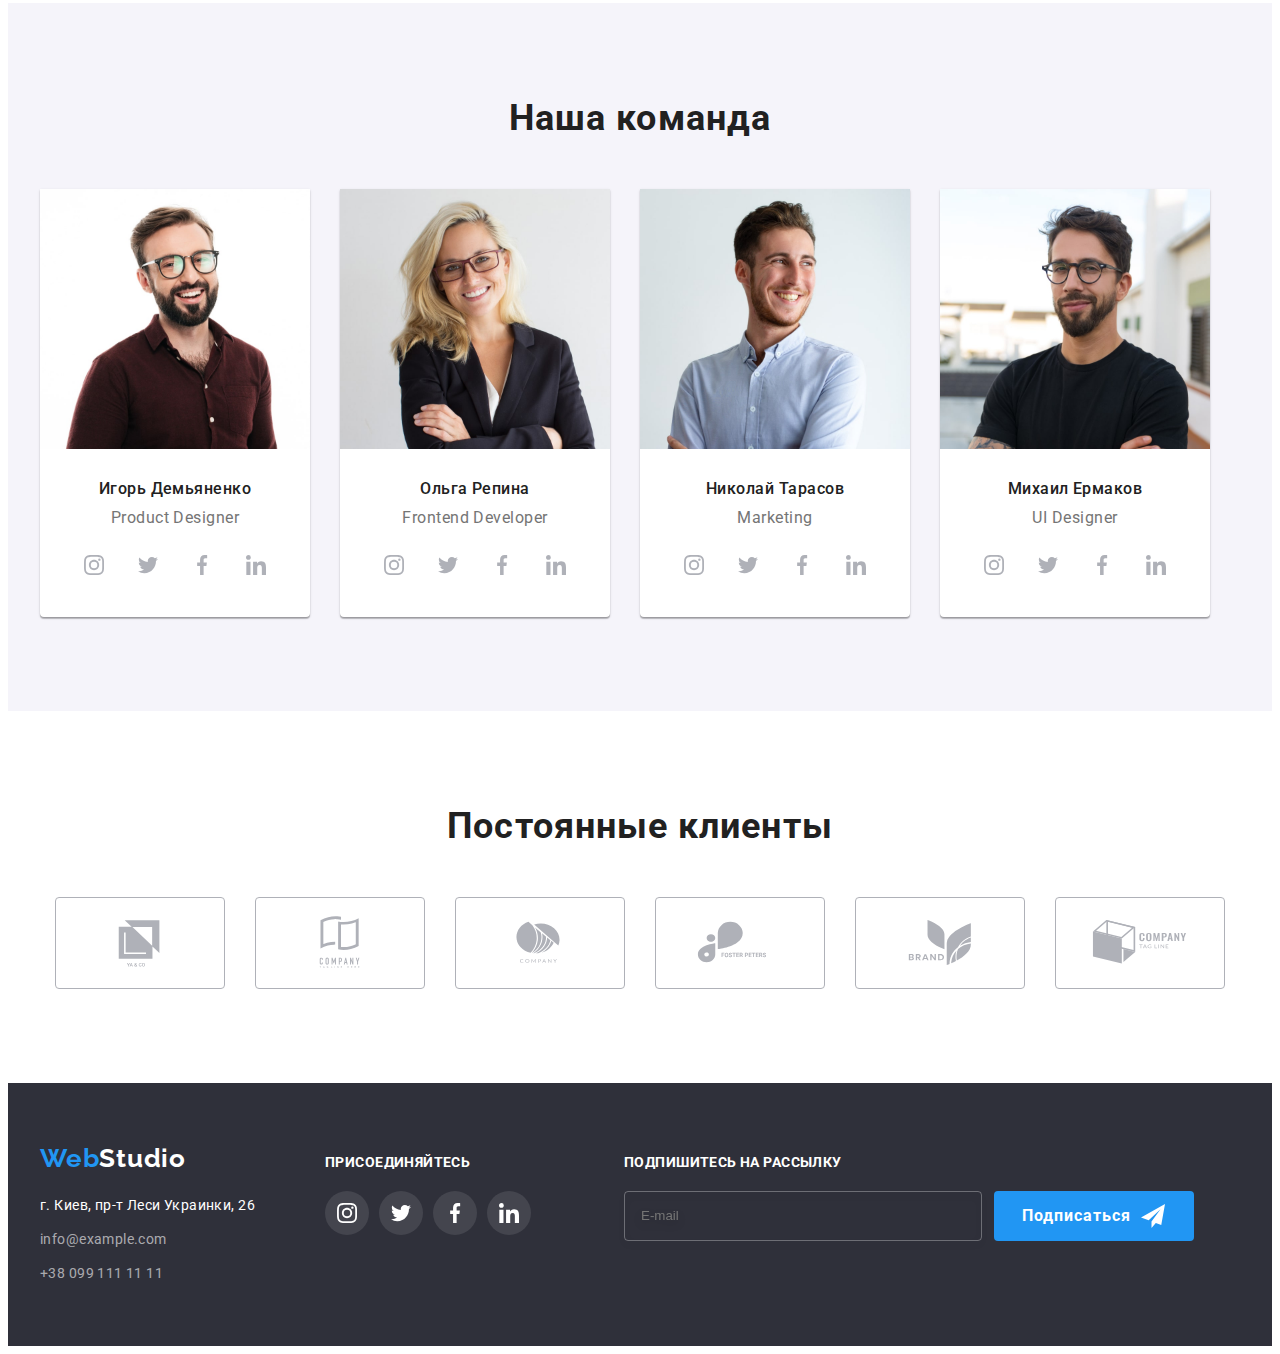
==== commit 06f2f441: "little corrections for bem" ====
--- a/index.html
+++ b/index.html
@@ -24,10 +24,10 @@
                     <li class="nav-list__item">
                         <a class="nav-list__link link current" href="#studio">Студия</a>
                     </li>
-                    <li class="nav-list-item">
+                    <li class="nav-list__item">
                         <a class="nav-list__link link" href="./portfolio.html">Портфолио</a>
                     </li>
-                    <li class="nav-list-item">
+                    <li class="nav-list__item">
                         <a class="nav-list__link link" href="#contacts">Контакты</a>
                     </li>
                 </ul>
@@ -35,7 +35,7 @@
             <ul class="header-contact list">
                 <li class="header-contact__item">
                     <a class="header-contact__link link" href="mailto:info@devstudio.com">
-                        <svg class="header-contacts__icon" width="16" height="12">
+                        <svg class="header-contact__icon" width="16" height="12">
                             <use href="./img/svg/sprite.svg#icon-email"></use>
                         </svg> 
                         info@devstudio.com
--- a/css/main.min.css
+++ b/css/main.min.css
@@ -1,2 +1,2 @@
-:root{--font-family: "Roboto", sans-serif;--logo-font: "Raleway", sans-serif;--primary-text-color: #212121;--secondary-text-color: #757575;--accent-color: #2196f3;--icon-color: #afb1b8;--timing-function: cubic-bezier(0.4, 0, 0.2, 1);--duration: 250ms}.visually-hidden{position:absolute;width:1px;height:1px;margin:-1px;border:0;padding:0;white-space:nowrap;clip-path:inset(100%);clip:rect(0 0 0 0);overflow:hidden}body{font-family:var(--font-family)}h1,h2,h3,h4,h5,h6,p{margin-top:0;margin-bottom:0}ul{margin-top:0;margin-bottom:0;padding-left:0}img{display:block}li{display:block}.list{list-style:none}.link{text-decoration:none}.container{width:1200px;padding-left:15px;padding-right:15px;margin-left:auto;margin-right:auto}.logo-primary{color:#2196f3;font-family:var(--logo-font);font-style:normal;font-weight:bold;font-size:26px;line-height:31px;letter-spacing:0.03em}.logo{margin-right:92px;color:#000000;font-family:var(--logo-font);font-style:normal;font-weight:bold;font-size:26px;line-height:31px;letter-spacing:0.03em}.footer-logo{color:#ffffff;font-family:var(--logo-font);font-style:normal;font-weight:bold;font-size:26px;line-height:31px;letter-spacing:0.03em}.main-title{margin-bottom:30px;font-family:var(--font-family);font-style:normal;font-weight:900;font-size:44px;line-height:1.36;text-align:center;letter-spacing:0.06em;text-transform:uppercase;color:#ffffff}.section-title{margin-bottom:50px;font-family:var(--font-family);font-style:normal;font-weight:bold;font-size:36px;line-height:1.17;text-align:center;letter-spacing:0.03em;color:var(--primary-text-color)}.social-list{width:206px;height:44px;display:flex;justify-content:space-between;align-items:center}.social-link{display:flex;justify-content:center;align-items:center;width:44px;height:44px;border-radius:50%;background-color:#ffffff;transition-property:background-color;transition-duration:var(--duration);transition-timing-function:var(--timing-function)}.social-link:hover,.social-link:focus{background-color:var(--accent-color);cursor:pointer}.social-link-icon{fill:var(--icon-color);transition-property:fill;transition-duration:var(--duration);transition-timing-function:var(--timing-function)}.social-link:hover .social-link-icon,.social-link:focus .social-link-icon{fill:#ffffff;cursor:pointer}.backdrop{position:fixed;top:0;left:0;width:100vw;height:100vh;background-color:rgba(0,0,0,0.2)}.backdrop.is-hidden{opacity:0;visibility:hidden;pointer-events:none}.modal-window{position:absolute;top:50%;left:50%;transform:translate(-50%, -50%);width:528px;height:580px;background-color:#ffffff;box-shadow:0px 1px 3px rgba(0,0,0,0.12),0px 1px 1px rgba(0,0,0,0.14),0px 2px 1px rgba(0,0,0,0.2);border-radius:4px;padding:40px}.modal-close-button{position:absolute;top:8px;right:8px;width:30px;height:30px;display:flex;justify-content:center;align-items:center;border:1px solid rgba(0,0,0,0.1);border-radius:50%;background-color:#ffffff;padding:0;outline:none;cursor:pointer}.modal-close-icon{transition-property:fill;transition-duration:var(--duration);transition-timing-function:var(--timing-function)}.modal-close-button:hover .modal-close-icon,.modal-close-button:focus .modal-close-icon{fill:var(--accent-color)}.contact-form-title{font-family:var(--font-family);font-style:normal;font-weight:700;font-size:20px;line-height:1.15;text-align:center;letter-spacing:0.03em;color:#212121;margin-bottom:12px}.contact-form-input{width:100%;height:40px;padding-left:42px;border:1px solid rgba(33,33,33,0.2);box-sizing:border-box;border-radius:4px;transition-property:border-color;transition-duration:var(--duration);transition-timing-function:var(--timing-function)}.contact-form-input:focus{outline:none;border-color:var(--accent-color);cursor:pointer}.contact-form-field-wrapper{position:relative;display:block;margin-bottom:10px}.contact-form-icon{display:block;position:absolute;top:50%;left:12px;transform:translateY(-50%);transition-property:fill;transition-duration:var(--duration);transition-timing-function:var(--timing-function)}.contact-form-input:focus+.contact-form-icon{fill:var(--accent-color)}.contact-form-label{margin-bottom:10px;font-family:var(--font-family);font-style:normal;font-weight:400;font-size:12px;line-height:1.17;letter-spacing:0.01em;color:var(--secondary-text-color)}.contact-form-message{resize:none;width:100%;height:120px;border:1px solid rgba(33,33,33,0.2);box-sizing:border-box;border-radius:4px;padding:12px 16px;margin-bottom:20px;outline:none;transition-property:border-color;transition-duration:var(--duration);transition-timing-function:var(--timing-function)}.contact-form-message:focus{outline:none;border-color:var(--accent-color)}.contact-form-message::placeholder{font-family:var(--font-family);font-style:normal;font-weight:400;font-size:14px;line-height:1.14;letter-spacing:0.01em}.policy-label{font-family:var(--font-family);font-style:normal;font-weight:400;font-size:14px;line-height:1.71;letter-spacing:0.03em;color:var(--secondary-text-color);display:flex;justify-content:center;align-items:center;cursor:pointer}.policy-label::before{display:inline-block;width:16px;height:16px;border:1px solid black;content:"";cursor:pointer;margin-right:8px;border-radius:2px}.policy-checkbox:checked+.policy-label::before{background-color:var(--accent-color);border-radius:2px;background-image:url(../img/svg/Vector.svg);background-size:contain;background-origin:border-box;background-repeat:no-repeat;border-color:transparent}.link-form{color:var(--accent-color)}.contact-form-button{display:block;margin:30px auto 40px auto;min-width:200px;border:transparent;background-color:var(--accent-color);border-radius:4px;cursor:pointer;padding:10px 56px;transition-property:box-shadow;transition-duration:var(--duration);transition-timing-function:var(--timing-function);font-family:var(--font-family);font-style:normal;font-weight:700;font-size:16px;line-height:1.88;display:flex;align-items:center;text-align:center;letter-spacing:0.06em;color:#FFFFFF}.contact-form-button:hover,.contact-form-button:focus{box-shadow:0px 4px 4px rgba(0,0,0,0.15)}.header{padding-top:24px;padding-bottom:24px}.portfolio-header{border-bottom:1px solid #ededed}.header-container{display:flex;align-items:center}.navigation{display:flex}.nav-list{display:flex;align-items:center}.nav-list__item+.nav-list-__item{margin-left:50px}.nav-list__link{font-family:var(--font-family);font-style:normal;font-weight:500;font-size:14px;line-height:1.14;letter-spacing:0.02em;color:var(--primary-text-color);transition-property:color;transition-duration:var(--duration);transition-timing-function:var(--timing-function)}.nav-list__link:hover,.nav-list__link:focus{color:var(--accent-color);cursor:pointer}.current{position:relative;color:var(--accent-color)}.current::after{content:"";display:block;position:absolute;left:0;top:44px;width:100%;height:4px;border-radius:2px;background-color:var(--accent-color)}.header-contact{display:flex;margin-left:auto}.header-contact__list-item{display:flex;align-items:center}.header-contact__list-item+.header-contact__list-item{margin-left:30px}.header-contact__link{display:flex;align-items:center;font-family:var(--font-family);font-style:normal;font-weight:500;font-size:14px;line-height:1.14;letter-spacing:0.02em;color:var(--secondary-text-color);transition-property:color;transition-duration:var(--duration);transition-timing-function:var(--timing-function)}.header-contact__link:hover,.header-contact__link:focus{color:var(--accent-color);cursor:pointer}.header-contact__icon{fill:var(--secondary-text-color);margin-right:10px;transition-property:fill;transition-duration:var(--duration);transition-timing-function:var(--timing-function)}.header-contact__link:hover .header-contact__icon,.header-contact__link:focus .header-contact__icon{fill:var(--accent-color);cursor:pointer}.hero{background-color:#2f303a;background-image:linear-gradient(rgba(47,48,58,0.4), rgba(47,48,58,0.4)),url(../img/hero-layer.jpg);background-size:1600px 600px;background-repeat:no-repeat;background-position:center;padding-top:200px;padding-bottom:200px}.order-button{padding:10px 32px;margin-left:auto;margin-right:auto;min-width:200px;border:transparent;display:flex;align-items:center;cursor:pointer;font-family:var(--font-family);font-style:normal;font-weight:bold;font-size:16px;line-height:1.88;text-align:center;letter-spacing:0.06em;color:#ffffff;background-color:var(--accent-color);border-radius:4px;transition-property:box-shadow;transition-duration:var(--duration);transition-timing-function:var(--timing-function)}.order-button:hover,.order-button:focus{box-shadow:0px 4px 4px rgba(0,0,0,0.15)}.about{padding-top:94px;padding-bottom:94px}.about-list{display:flex}.about-list-item+.about-list-item{margin-left:30px}.item{width:270px}.about-thumb{padding-top:25px;padding-bottom:25px;display:flex;justify-content:center;align-items:center;background-color:#f5f4fa;border-radius:4px}.about-title{margin-bottom:10px;margin-top:30px;font-family:var(--font-family);font-style:normal;font-weight:bold;font-size:14px;line-height:1.14;letter-spacing:0.03em;text-transform:uppercase;color:var(--primary-text-color)}.about-text{font-family:var(--font-family);font-style:normal;font-weight:normal;font-size:14px;line-height:1.71;letter-spacing:0.03em;color:var(--secondary-text-color)}.work-section{padding-bottom:94px}.work-list{display:flex}.work-list-img+.work-list-img{margin-left:30px}.worklist-label{position:relative}.worklist-overlay{position:absolute;left:0;bottom:0;width:100%;height:70px;font-family:var(--font-family);font-style:normal;font-weight:700;font-size:14px;line-height:1.14;text-align:center;letter-spacing:0.03em;text-transform:uppercase;color:#FFFFFF;background-color:rgba(47,48,58,0.8);overflow:auto;padding-top:27px;padding-bottom:27px}.team{background-color:#f5f4fa;padding-top:94px;padding-bottom:94px}.team-list{display:flex;flex-wrap:wrap;flex-basis:calc((100% - 90px) / 4);margin-left:-30px;margin-bottom:-30px}.team-list-item{margin-left:30px;margin-bottom:30px}.card{background:#ffffff;width:270px;height:428px;box-shadow:0px 1px 3px rgba(0,0,0,0.12),0px 1px 1px rgba(0,0,0,0.14),0px 2px 1px rgba(0,0,0,0.2);border-radius:0px 0px 4px 4px}.team-text{padding-top:30px;padding-bottom:30px;padding-left:32px;padding-right:32px}.team-list-name{margin-bottom:10px;font-family:var(--font-family);font-style:normal;font-weight:500;font-size:16px;line-height:1.19;text-align:center;letter-spacing:0.03em;color:var(--primary-text-color)}.team-list-position{margin-bottom:16px;font-family:var(--font-family);font-style:normal;font-weight:normal;font-size:16px;line-height:1.19;text-align:center;letter-spacing:0.03em;color:var(--secondary-text-color)}.clients{padding-top:94px;padding-bottom:94px}.clients-list{display:flex;justify-content:center;align-items:center}.clients-item+.clients-item{margin-left:30px}.clients-link{width:170px;height:92px;display:flex;justify-content:center;align-items:center;border:1px solid var(--icon-color);box-sizing:border-box;border-radius:4px;transition-property:border-color;transition-duration:var(--duration);transition-timing-function:var(--timing-function)}.clients-link:hover,.clients-link:focus{border-color:var(--accent-color);cursor:pointer}.clients-link-icon{fill:var(--icon-color);transition-property:fill;transition-duration:var(--duration);transition-timing-function:var(--timing-function)}.clients-link:hover .clients-link-icon,.clients-link:focus .clients-link-icon{fill:var(--accent-color);cursor:pointer}.footer{background-color:#2f303a;padding-top:60px;padding-bottom:60px}.footer-container{display:flex;align-items:baseline}.footer-contacts-item+.footer-contacts-item{margin-top:10px}address{margin-top:20px}.footer-contacts-address{font-family:var(--font-family);font-style:normal;font-weight:normal;font-size:14px;line-height:1.71;letter-spacing:0.03em;color:#ffffff;transition-property:color;transition-duration:var(--duration);transition-timing-function:var(--timing-function)}.footer-contacts-address:hover,.footer-contacts-address:focus{color:var(--accent-color);cursor:pointer}.footer-contacts-link{font-family:var(--font-family);font-style:normal;font-weight:normal;font-size:14px;line-height:1.71;letter-spacing:0.03em;color:rgba(255,255,255,0.6);transition-property:color;transition-duration:var(--duration);transition-timing-function:var(--timing-function)}.footer-contacts-link:hover,.footer-contacts-link:focus{color:var(--accent-color);cursor:pointer}.footer-social{margin-left:70px}.footer-social-text{margin-bottom:20px;font-family:var(--font-family);font-style:normal;font-weight:bold;font-size:14px;line-height:1.14;letter-spacing:0.03em;text-transform:uppercase;color:#ffffff}.footer-social-list{width:206px;height:44px;display:flex;justify-content:space-between;align-items:center}.footer-social-link{display:flex;justify-content:center;align-items:center;width:44px;height:44px;border-radius:50%;background-color:rgba(255,255,255,0.1);transition-property:background-color;transition-duration:var(--duration);transition-timing-function:var(--timing-function)}.footer-social-link:hover,.footer-social-link:focus{background-color:var(--accent-color);cursor:pointer}.footer-social-link-icon{fill:#ffffff;transition-property:fill;transition-duration:var(--duration);transition-timing-function:var(--timing-function)}.footer-social-link:hover .footer-social-link-icon,.footer-social-link:focus .footer-social-link-icon{fill:#ffffff;cursor:pointer}.footer-subscribe-mail{width:358px;height:50px;border:1px solid rgba(255,255,255,0.3);box-sizing:border-box;filter:drop-shadow(0px 4px 4px rgba(0,0,0,0.15));border-radius:4px;background-color:transparent;padding:15px 16px;color:#ffffff}.footer-subscribe-button{min-width:200px;border:transparent;background-color:var(--accent-color);border-radius:4px;cursor:pointer;padding:10px 28px;margin-left:12px;transition-property:box-shadow;transition-duration:var(--duration);transition-timing-function:var(--timing-function);font-family:var(--font-family);font-style:normal;font-weight:700;font-size:16px;line-height:1.88;display:flex;align-items:center;text-align:center;letter-spacing:0.06em;color:#FFFFFF}.footer-subscribe-button:hover,.footer-subscribe-button:focus{box-shadow:0px 4px 4px rgba(0,0,0,0.15)}.button-icon{margin-left:10px}.footer-subscribe-thumb{margin-left:93px}.footer-subscribe-form{display:flex;flex-direction:row}
+:root{--font-family: "Roboto", sans-serif;--logo-font: "Raleway", sans-serif;--primary-text-color: #212121;--secondary-text-color: #757575;--accent-color: #2196f3;--icon-color: #afb1b8;--timing-function: cubic-bezier(0.4, 0, 0.2, 1);--duration: 250ms}.visually-hidden{position:absolute;width:1px;height:1px;margin:-1px;border:0;padding:0;white-space:nowrap;clip-path:inset(100%);clip:rect(0 0 0 0);overflow:hidden}body{font-family:var(--font-family)}h1,h2,h3,h4,h5,h6,p{margin-top:0;margin-bottom:0}ul{margin-top:0;margin-bottom:0;padding-left:0}img{display:block}li{display:block}.list{list-style:none}.link{text-decoration:none}.container{width:1200px;padding-left:15px;padding-right:15px;margin-left:auto;margin-right:auto}.logo-primary{color:#2196f3;font-family:var(--logo-font);font-style:normal;font-weight:bold;font-size:26px;line-height:31px;letter-spacing:0.03em}.logo{margin-right:92px;color:#000000;font-family:var(--logo-font);font-style:normal;font-weight:bold;font-size:26px;line-height:31px;letter-spacing:0.03em}.footer-logo{color:#ffffff;font-family:var(--logo-font);font-style:normal;font-weight:bold;font-size:26px;line-height:31px;letter-spacing:0.03em}.main-title{margin-bottom:30px;font-family:var(--font-family);font-style:normal;font-weight:900;font-size:44px;line-height:1.36;text-align:center;letter-spacing:0.06em;text-transform:uppercase;color:#ffffff}.section-title{margin-bottom:50px;font-family:var(--font-family);font-style:normal;font-weight:bold;font-size:36px;line-height:1.17;text-align:center;letter-spacing:0.03em;color:var(--primary-text-color)}.social-list{width:206px;height:44px;display:flex;justify-content:space-between;align-items:center}.social-link{display:flex;justify-content:center;align-items:center;width:44px;height:44px;border-radius:50%;background-color:#ffffff;transition-property:background-color;transition-duration:var(--duration);transition-timing-function:var(--timing-function)}.social-link:hover,.social-link:focus{background-color:var(--accent-color);cursor:pointer}.social-link-icon{fill:var(--icon-color);transition-property:fill;transition-duration:var(--duration);transition-timing-function:var(--timing-function)}.social-link:hover .social-link-icon,.social-link:focus .social-link-icon{fill:#ffffff;cursor:pointer}.backdrop{position:fixed;top:0;left:0;width:100vw;height:100vh;background-color:rgba(0,0,0,0.2)}.backdrop.is-hidden{opacity:0;visibility:hidden;pointer-events:none}.modal-window{position:absolute;top:50%;left:50%;transform:translate(-50%, -50%);width:528px;height:580px;background-color:#ffffff;box-shadow:0px 1px 3px rgba(0,0,0,0.12),0px 1px 1px rgba(0,0,0,0.14),0px 2px 1px rgba(0,0,0,0.2);border-radius:4px;padding:40px}.modal-close-button{position:absolute;top:8px;right:8px;width:30px;height:30px;display:flex;justify-content:center;align-items:center;border:1px solid rgba(0,0,0,0.1);border-radius:50%;background-color:#ffffff;padding:0;outline:none;cursor:pointer}.modal-close-icon{transition-property:fill;transition-duration:var(--duration);transition-timing-function:var(--timing-function)}.modal-close-button:hover .modal-close-icon,.modal-close-button:focus .modal-close-icon{fill:var(--accent-color)}.contact-form-title{font-family:var(--font-family);font-style:normal;font-weight:700;font-size:20px;line-height:1.15;text-align:center;letter-spacing:0.03em;color:#212121;margin-bottom:12px}.contact-form-input{width:100%;height:40px;padding-left:42px;border:1px solid rgba(33,33,33,0.2);box-sizing:border-box;border-radius:4px;transition-property:border-color;transition-duration:var(--duration);transition-timing-function:var(--timing-function)}.contact-form-input:focus{outline:none;border-color:var(--accent-color);cursor:pointer}.contact-form-field-wrapper{position:relative;display:block;margin-bottom:10px}.contact-form-icon{display:block;position:absolute;top:50%;left:12px;transform:translateY(-50%);transition-property:fill;transition-duration:var(--duration);transition-timing-function:var(--timing-function)}.contact-form-input:focus+.contact-form-icon{fill:var(--accent-color)}.contact-form-label{margin-bottom:10px;font-family:var(--font-family);font-style:normal;font-weight:400;font-size:12px;line-height:1.17;letter-spacing:0.01em;color:var(--secondary-text-color)}.contact-form-message{resize:none;width:100%;height:120px;border:1px solid rgba(33,33,33,0.2);box-sizing:border-box;border-radius:4px;padding:12px 16px;margin-bottom:20px;outline:none;transition-property:border-color;transition-duration:var(--duration);transition-timing-function:var(--timing-function)}.contact-form-message:focus{outline:none;border-color:var(--accent-color)}.contact-form-message::placeholder{font-family:var(--font-family);font-style:normal;font-weight:400;font-size:14px;line-height:1.14;letter-spacing:0.01em}.policy-label{font-family:var(--font-family);font-style:normal;font-weight:400;font-size:14px;line-height:1.71;letter-spacing:0.03em;color:var(--secondary-text-color);display:flex;justify-content:center;align-items:center;cursor:pointer}.policy-label::before{display:inline-block;width:16px;height:16px;border:1px solid black;content:"";cursor:pointer;margin-right:8px;border-radius:2px}.policy-checkbox:checked+.policy-label::before{background-color:var(--accent-color);border-radius:2px;background-image:url(../img/svg/Vector.svg);background-size:contain;background-origin:border-box;background-repeat:no-repeat;border-color:transparent}.link-form{color:var(--accent-color)}.contact-form-button{display:block;margin:30px auto 40px auto;min-width:200px;border:transparent;background-color:var(--accent-color);border-radius:4px;cursor:pointer;padding:10px 56px;transition-property:box-shadow;transition-duration:var(--duration);transition-timing-function:var(--timing-function);font-family:var(--font-family);font-style:normal;font-weight:700;font-size:16px;line-height:1.88;display:flex;align-items:center;text-align:center;letter-spacing:0.06em;color:#FFFFFF}.contact-form-button:hover,.contact-form-button:focus{box-shadow:0px 4px 4px rgba(0,0,0,0.15)}.header{padding-top:24px;padding-bottom:24px}.portfolio-header{border-bottom:1px solid #ededed}.header-container{display:flex;align-items:center}.navigation{display:flex}.nav-list{display:flex;align-items:center}.nav-list__item+.nav-list__item{margin-left:50px}.nav-list__link{font-family:var(--font-family);font-style:normal;font-weight:500;font-size:14px;line-height:1.14;letter-spacing:0.02em;color:var(--primary-text-color);transition-property:color;transition-duration:var(--duration);transition-timing-function:var(--timing-function)}.nav-list__link:hover,.nav-list__link:focus{color:var(--accent-color);cursor:pointer}.current{position:relative;color:var(--accent-color)}.current::after{content:"";display:block;position:absolute;left:0;top:44px;width:100%;height:4px;border-radius:2px;background-color:var(--accent-color)}.header-contact{display:flex;margin-left:auto}.header-contact__item{display:flex;align-items:center}.header-contact__item+.header-contact__item{margin-left:30px}.header-contact__link{display:flex;align-items:center;font-family:var(--font-family);font-style:normal;font-weight:500;font-size:14px;line-height:1.14;letter-spacing:0.02em;color:var(--secondary-text-color);transition-property:color;transition-duration:var(--duration);transition-timing-function:var(--timing-function)}.header-contact__link:hover,.header-contact__link:focus{color:var(--accent-color);cursor:pointer}.header-contact__icon{fill:var(--secondary-text-color);margin-right:10px;transition-property:fill;transition-duration:var(--duration);transition-timing-function:var(--timing-function)}.header-contact__link:hover .header-contact__icon,.header-contact__link:focus .header-contact__icon{fill:var(--accent-color);cursor:pointer}.hero{background-color:#2f303a;background-image:linear-gradient(rgba(47,48,58,0.4), rgba(47,48,58,0.4)),url(../img/hero-layer.jpg);background-size:1600px 600px;background-repeat:no-repeat;background-position:center;padding-top:200px;padding-bottom:200px}.order-button{padding:10px 32px;margin-left:auto;margin-right:auto;min-width:200px;border:transparent;display:flex;align-items:center;cursor:pointer;font-family:var(--font-family);font-style:normal;font-weight:bold;font-size:16px;line-height:1.88;text-align:center;letter-spacing:0.06em;color:#ffffff;background-color:var(--accent-color);border-radius:4px;transition-property:box-shadow;transition-duration:var(--duration);transition-timing-function:var(--timing-function)}.order-button:hover,.order-button:focus{box-shadow:0px 4px 4px rgba(0,0,0,0.15)}.about{padding-top:94px;padding-bottom:94px}.about-list{display:flex}.about-list-item+.about-list-item{margin-left:30px}.item{width:270px}.about-thumb{padding-top:25px;padding-bottom:25px;display:flex;justify-content:center;align-items:center;background-color:#f5f4fa;border-radius:4px}.about-title{margin-bottom:10px;margin-top:30px;font-family:var(--font-family);font-style:normal;font-weight:bold;font-size:14px;line-height:1.14;letter-spacing:0.03em;text-transform:uppercase;color:var(--primary-text-color)}.about-text{font-family:var(--font-family);font-style:normal;font-weight:normal;font-size:14px;line-height:1.71;letter-spacing:0.03em;color:var(--secondary-text-color)}.work-section{padding-bottom:94px}.work-list{display:flex}.work-list-img+.work-list-img{margin-left:30px}.worklist-label{position:relative}.worklist-overlay{position:absolute;left:0;bottom:0;width:100%;height:70px;font-family:var(--font-family);font-style:normal;font-weight:700;font-size:14px;line-height:1.14;text-align:center;letter-spacing:0.03em;text-transform:uppercase;color:#FFFFFF;background-color:rgba(47,48,58,0.8);overflow:auto;padding-top:27px;padding-bottom:27px}.team{background-color:#f5f4fa;padding-top:94px;padding-bottom:94px}.team-list{display:flex;flex-wrap:wrap;flex-basis:calc((100% - 90px) / 4);margin-left:-30px;margin-bottom:-30px}.team-list-item{margin-left:30px;margin-bottom:30px}.card{background:#ffffff;width:270px;height:428px;box-shadow:0px 1px 3px rgba(0,0,0,0.12),0px 1px 1px rgba(0,0,0,0.14),0px 2px 1px rgba(0,0,0,0.2);border-radius:0px 0px 4px 4px}.team-text{padding-top:30px;padding-bottom:30px;padding-left:32px;padding-right:32px}.team-list-name{margin-bottom:10px;font-family:var(--font-family);font-style:normal;font-weight:500;font-size:16px;line-height:1.19;text-align:center;letter-spacing:0.03em;color:var(--primary-text-color)}.team-list-position{margin-bottom:16px;font-family:var(--font-family);font-style:normal;font-weight:normal;font-size:16px;line-height:1.19;text-align:center;letter-spacing:0.03em;color:var(--secondary-text-color)}.clients{padding-top:94px;padding-bottom:94px}.clients-list{display:flex;justify-content:center;align-items:center}.clients-item+.clients-item{margin-left:30px}.clients-link{width:170px;height:92px;display:flex;justify-content:center;align-items:center;border:1px solid var(--icon-color);box-sizing:border-box;border-radius:4px;transition-property:border-color;transition-duration:var(--duration);transition-timing-function:var(--timing-function)}.clients-link:hover,.clients-link:focus{border-color:var(--accent-color);cursor:pointer}.clients-link-icon{fill:var(--icon-color);transition-property:fill;transition-duration:var(--duration);transition-timing-function:var(--timing-function)}.clients-link:hover .clients-link-icon,.clients-link:focus .clients-link-icon{fill:var(--accent-color);cursor:pointer}.footer{background-color:#2f303a;padding-top:60px;padding-bottom:60px}.footer-container{display:flex;align-items:baseline}.footer-contacts-item+.footer-contacts-item{margin-top:10px}address{margin-top:20px}.footer-contacts-address{font-family:var(--font-family);font-style:normal;font-weight:normal;font-size:14px;line-height:1.71;letter-spacing:0.03em;color:#ffffff;transition-property:color;transition-duration:var(--duration);transition-timing-function:var(--timing-function)}.footer-contacts-address:hover,.footer-contacts-address:focus{color:var(--accent-color);cursor:pointer}.footer-contacts-link{font-family:var(--font-family);font-style:normal;font-weight:normal;font-size:14px;line-height:1.71;letter-spacing:0.03em;color:rgba(255,255,255,0.6);transition-property:color;transition-duration:var(--duration);transition-timing-function:var(--timing-function)}.footer-contacts-link:hover,.footer-contacts-link:focus{color:var(--accent-color);cursor:pointer}.footer-social{margin-left:70px}.footer-social-text{margin-bottom:20px;font-family:var(--font-family);font-style:normal;font-weight:bold;font-size:14px;line-height:1.14;letter-spacing:0.03em;text-transform:uppercase;color:#ffffff}.footer-social-list{width:206px;height:44px;display:flex;justify-content:space-between;align-items:center}.footer-social-link{display:flex;justify-content:center;align-items:center;width:44px;height:44px;border-radius:50%;background-color:rgba(255,255,255,0.1);transition-property:background-color;transition-duration:var(--duration);transition-timing-function:var(--timing-function)}.footer-social-link:hover,.footer-social-link:focus{background-color:var(--accent-color);cursor:pointer}.footer-social-link-icon{fill:#ffffff;transition-property:fill;transition-duration:var(--duration);transition-timing-function:var(--timing-function)}.footer-social-link:hover .footer-social-link-icon,.footer-social-link:focus .footer-social-link-icon{fill:#ffffff;cursor:pointer}.footer-subscribe-mail{width:358px;height:50px;border:1px solid rgba(255,255,255,0.3);box-sizing:border-box;filter:drop-shadow(0px 4px 4px rgba(0,0,0,0.15));border-radius:4px;background-color:transparent;padding:15px 16px;color:#ffffff}.footer-subscribe-button{min-width:200px;border:transparent;background-color:var(--accent-color);border-radius:4px;cursor:pointer;padding:10px 28px;margin-left:12px;transition-property:box-shadow;transition-duration:var(--duration);transition-timing-function:var(--timing-function);font-family:var(--font-family);font-style:normal;font-weight:700;font-size:16px;line-height:1.88;display:flex;align-items:center;text-align:center;letter-spacing:0.06em;color:#FFFFFF}.footer-subscribe-button:hover,.footer-subscribe-button:focus{box-shadow:0px 4px 4px rgba(0,0,0,0.15)}.button-icon{margin-left:10px}.footer-subscribe-thumb{margin-left:93px}.footer-subscribe-form{display:flex;flex-direction:row}
 /*# sourceMappingURL=main.min.css.map */